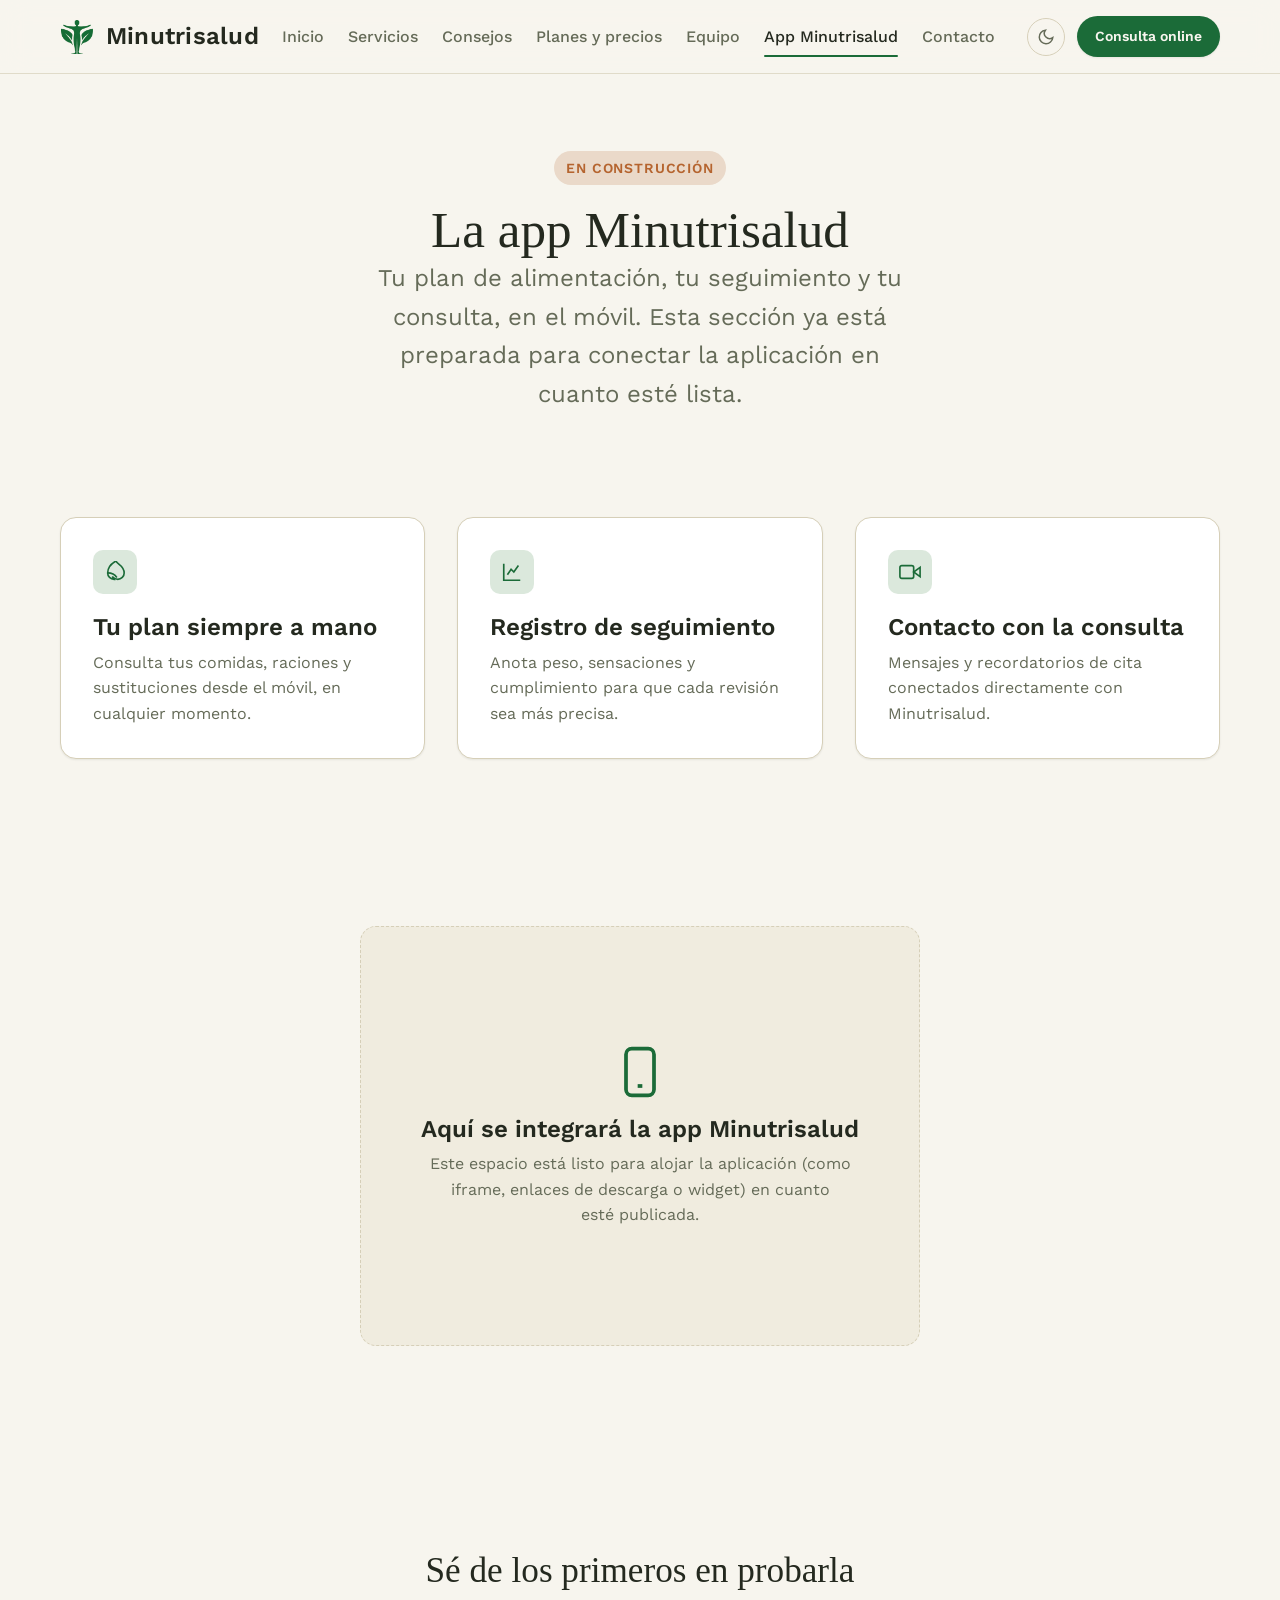
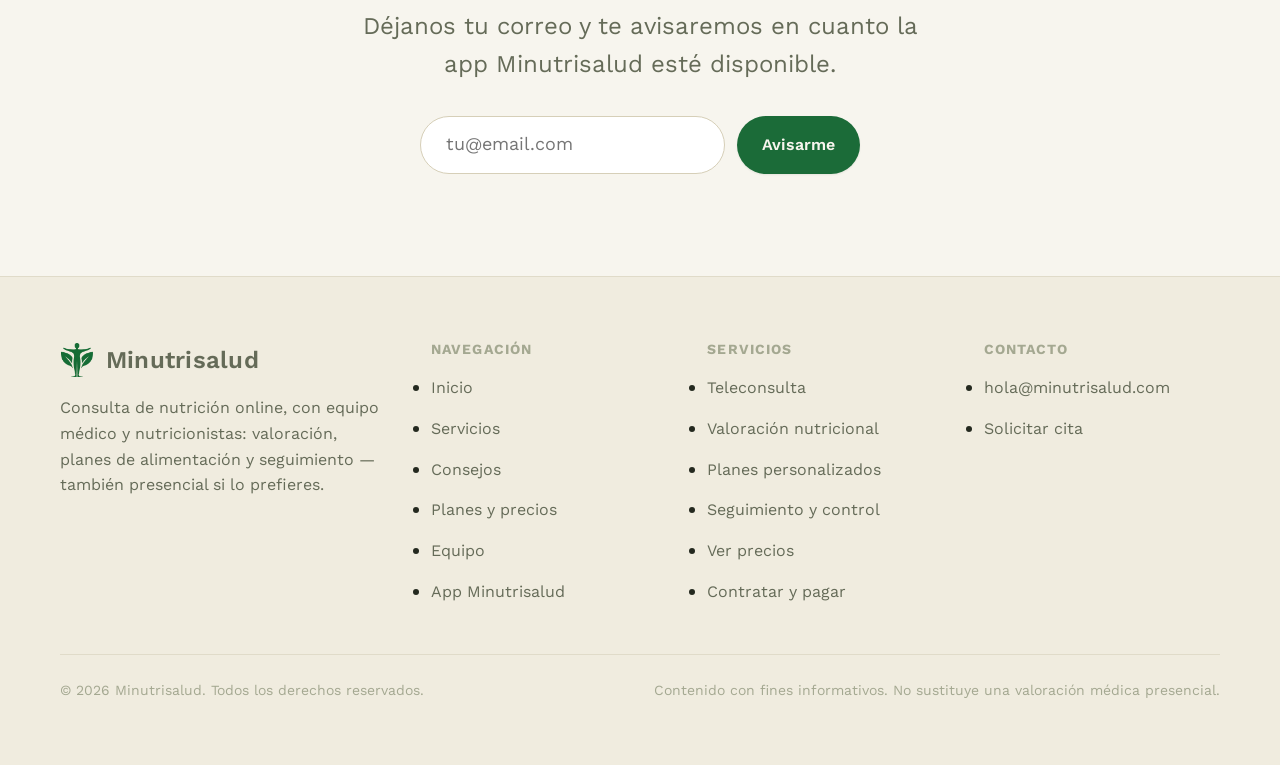
==== app.html @ 7d1eb0e3 "Añadir sección de Consejos (nutrición, hidratación, ejercicio, sueño, bienestar emocional y hábitos)" ====
<!doctype html>
<html lang="es">
<head>
  <meta charset="UTF-8" />
  <meta name="viewport" content="width=device-width, initial-scale=1.0" />
  <title>App Minutrisalud — Próximamente</title>
  <meta name="description" content="La app Minutrisalud está en camino: sigue tu plan de alimentación y tu seguimiento desde el móvil. Página lista para integrar la aplicación." />
  <meta property="og:title" content="App Minutrisalud — Próximamente" />
  <meta property="og:description" content="La app Minutrisalud está en camino: sigue tu plan de alimentación y tu seguimiento desde el móvil. Página lista para integrar la aplicación." />
  <meta property="og:image" content="./assets/hero.png" />
  <link rel="preconnect" href="https://fonts.googleapis.com" />
  <link rel="preconnect" href="https://fonts.gstatic.com" crossorigin />
  <link href="https://api.fontshare.com/v2/css?f[]=erode@400,500,600&display=swap" rel="stylesheet" />
  <link href="https://fonts.googleapis.com/css2?family=Work+Sans:wght@300..700&display=swap" rel="stylesheet" />
  <link rel="stylesheet" href="./base.css" />
  <link rel="stylesheet" href="./style.css" />
</head>
<body>
  <header class="header">
    <div class="wrap header-inner">
      <a href="index.html" class="brand">
        <img class="brand-mark" src="./assets/logo-icon.png" alt="" width="34" height="34">
        <span class="brand-name">Minutrisalud</span>
      </a>
      <nav class="nav">
        <div class="nav-links">
        <a href="index.html">Inicio</a>
        <a href="servicios.html">Servicios</a>
        <a href="consejos.html">Consejos</a>
        <a href="precios.html">Planes y precios</a>
        <a href="equipo.html">Equipo</a>
        <a href="app.html" aria-current="page">App Minutrisalud</a>
        <a href="contacto.html">Contacto</a>
        </div>
        <div class="nav-actions">
          <button class="theme-toggle" data-theme-toggle type="button"></button>
          <a href="contacto.html" class="btn btn--primary btn--sm">Consulta online</a>
        </div>
        <button class="nav-toggle" aria-label="Abrir menú" type="button">
          <svg width="22" height="22" viewBox="0 0 24 24" fill="none" stroke="currentColor" stroke-width="2"><path d="M3 6h18M3 12h18M3 18h18"/></svg>
        </button>
      </nav>
    </div>
  </header>

  <div class="mobile-nav">
    <div class="mobile-nav-header">
      <a href="index.html" class="brand">
        <img class="brand-mark" src="./assets/logo-icon.png" alt="" width="34" height="34">
        <span class="brand-name">Minutrisalud</span>
      </a>
      <button class="mobile-nav-close" aria-label="Cerrar menú" type="button">
        <svg width="24" height="24" viewBox="0 0 24 24" fill="none" stroke="currentColor" stroke-width="2"><path d="M18 6 6 18M6 6l12 12"/></svg>
      </button>
    </div>
    <div class="mobile-nav-links">
      <a href="index.html">Inicio</a>
      <a href="servicios.html">Servicios</a>
      <a href="consejos.html">Consejos</a>
      <a href="precios.html">Planes y precios</a>
      <a href="equipo.html">Equipo</a>
      <a href="app.html">App Minutrisalud</a>
      <a href="contacto.html">Contacto</a>
    </div>
    <div class="mobile-nav-actions">
      <button class="theme-toggle" data-theme-toggle type="button" style="align-self:flex-start;"></button>
      <a href="contacto.html" class="btn btn--primary">Reservar consulta online</a>
    </div>
  </div>


  <section class="page-hero">
    <div class="wrap wrap--narrow">
      <span class="badge" style="margin-inline:auto;">En construcción</span>
      <h1>La app Minutrisalud</h1>
      <p class="lede" style="margin-inline:auto;text-align:center;">Tu plan de alimentación, tu seguimiento y tu consulta, en el móvil. Esta sección ya está preparada para conectar la aplicación en cuanto esté lista.</p>
    </div>
  </section>

  <section class="section--tight">
    <div class="wrap">
      <div class="grid grid--3">
        <div class="card reveal">
          <div class="card-icon"><svg width="22" height="22" viewBox="0 0 24 24" fill="none" stroke="currentColor" stroke-width="1.8"><path d="M11 20A7 7 0 0 1 4 13c0-4 2-9 9-13 2 4 9 5 9 13a7 7 0 0 1-7 7c-2.5 0-4-1-6-3z"/><path d="M4 13c4 0 8 2 10 5"/></svg></div>
          <h3>Tu plan siempre a mano</h3>
          <p>Consulta tus comidas, raciones y sustituciones desde el móvil, en cualquier momento.</p>
        </div>
        <div class="card reveal">
          <div class="card-icon"><svg width="22" height="22" viewBox="0 0 24 24" fill="none" stroke="currentColor" stroke-width="1.8"><path d="M3 3v18h18"/><path d="M7 15l4-6 3 3 5-7"/></svg></div>
          <h3>Registro de seguimiento</h3>
          <p>Anota peso, sensaciones y cumplimiento para que cada revisión sea más precisa.</p>
        </div>
        <div class="card reveal">
          <div class="card-icon"><svg width="22" height="22" viewBox="0 0 24 24" fill="none" stroke="currentColor" stroke-width="1.8"><path d="M23 7l-7 5 7 5V7z"/><rect x="1" y="5" width="15" height="14" rx="2"/></svg></div>
          <h3>Contacto con la consulta</h3>
          <p>Mensajes y recordatorios de cita conectados directamente con Minutrisalud.</p>
        </div>
      </div>
    </div>
  </section>

  <section class="section">
    <div class="wrap wrap--narrow">
      <!--
        PUNTO DE INTEGRACIÓN — App Minutrisalud
        ==========================================================
        Este contenedor está preparado para alojar la futura app de nutrición.
        Opciones al conectarla:

        1) Insertar la app como iframe (si es una web app):
           <iframe id="app-embed" src="https://app.minutrisalud.com"
             style="width:100%;height:640px;border:0;border-radius:var(--radius-lg);"
             title="App Minutrisalud"></iframe>

        2) Sustituir por botones de descarga (si es app nativa iOS/Android):
           <a href="https://apps.apple.com/..." target="_blank" rel="noopener noreferrer" class="btn btn--primary">Descargar en App Store</a>
           <a href="https://play.google.com/..." target="_blank" rel="noopener noreferrer" class="btn btn--primary">Descargar en Google Play</a>

        3) Insertar un widget/script embebido del proveedor de la app, si aplica.

        El div#app-embed-container es el único elemento que hay que sustituir; el resto de la
        página (cabecera, texto, tarjetas de beneficios y pie) no requiere cambios.
      -->
      <div id="app-embed-container" class="reveal">
        <div>
          <div class="placeholder-icon"><svg width="56" height="56" viewBox="0 0 24 24" fill="none" stroke="currentColor" stroke-width="1.6"><rect x="6" y="2" width="12" height="20" rx="2.5"/><path d="M11 18h2"/></svg></div>
          <h3 style="margin-bottom:var(--space-2);">Aquí se integrará la app Minutrisalud</h3>
          <p style="font-size:var(--text-sm);max-width:46ch;margin-inline:auto;">Este espacio está listo para alojar la aplicación (como iframe, enlaces de descarga o widget) en cuanto esté publicada.</p>
        </div>
      </div>
    </div>
  </section>

  <section class="section">
    <div class="wrap wrap--narrow" style="text-align:center;">
      <h2>Sé de los primeros en probarla</h2>
      <p class="lede" style="margin-inline:auto;margin-bottom:var(--space-8);">Déjanos tu correo y te avisaremos en cuanto la app Minutrisalud esté disponible.</p>
      <form id="notify-form" style="display:flex;gap:var(--space-3);max-width:440px;margin-inline:auto;flex-wrap:wrap;justify-content:center;">
        <input type="email" required placeholder="tu@email.com" aria-label="Correo electrónico" style="flex:1;min-width:220px;background:var(--color-surface);border:1px solid var(--color-border);border-radius:var(--radius-full);padding:0.75em 1.4em;font-size:var(--text-base);color:var(--color-text);">
        <button type="submit" class="btn btn--primary">Avisarme</button>
      </form>
      <p id="notify-note" hidden style="margin-top:var(--space-4);font-size:var(--text-sm);color:var(--color-primary);">Gracias — te avisaremos en cuanto esté disponible.</p>
    </div>
  </section>
  <footer class="footer">
    <div class="wrap">
      <div class="footer-grid">
        <div class="footer-brand">
          <a href="index.html" class="brand">
            <img class="brand-mark" src="./assets/logo-icon.png" alt="" width="34" height="34">
            <span class="brand-name">Minutrisalud</span>
          </a>
          <p>Consulta de nutrición online, con equipo médico y nutricionistas: valoración, planes de alimentación y seguimiento — también presencial si lo prefieres.</p>
        </div>
        <div>
          <h4>Navegación</h4>
          <ul>
            <li><a href="index.html">Inicio</a></li>
            <li><a href="servicios.html">Servicios</a></li>
            <li><a href="consejos.html">Consejos</a></li>
            <li><a href="precios.html">Planes y precios</a></li>
            <li><a href="equipo.html">Equipo</a></li>
            <li><a href="app.html">App Minutrisalud</a></li>
          </ul>
        </div>
        <div>
          <h4>Servicios</h4>
          <ul>
            <li><a href="servicios.html#teleconsulta">Teleconsulta</a></li>
            <li><a href="servicios.html#valoracion">Valoración nutricional</a></li>
            <li><a href="servicios.html#planes">Planes personalizados</a></li>
            <li><a href="servicios.html#seguimiento">Seguimiento y control</a></li>
            <li><a href="precios.html">Ver precios</a></li>
            <li><a href="pago.html">Contratar y pagar</a></li>
          </ul>
        </div>
        <div>
          <h4>Contacto</h4>
          <ul>
            <li><a href="mailto:hola@minutrisalud.com" target="_blank" rel="noopener noreferrer">hola@minutrisalud.com</a></li>
            <li><a href="contacto.html">Solicitar cita</a></li>
          </ul>
        </div>
      </div>
      <div class="footer-bottom">
        <p>&copy; 2026 Minutrisalud. Todos los derechos reservados.</p>
        <p>Contenido con fines informativos. No sustituye una valoración médica presencial.</p>
      </div>
    </div>
  </footer>

  <script src="./app.js"></script>
</body>
</html>
---- base.css ----
/* base.css */
*,
*::before,
*::after {
  box-sizing: border-box;
  margin: 0;
  padding: 0;
}

html {
  -moz-text-size-adjust: none;
  -webkit-text-size-adjust: none;
  text-size-adjust: none;
  -webkit-font-smoothing: antialiased;
  -moz-osx-font-smoothing: grayscale;
  text-rendering: optimizeLegibility;
  scroll-behavior: smooth;
  hanging-punctuation: first last;
  scroll-padding-top: var(--space-16);
}

body {
  min-height: 100dvh;
  line-height: 1.6;
  font-family: var(--font-body, sans-serif);
  font-size: var(--text-base);
  color: var(--color-text);
  background-color: var(--color-bg);
}

img,
picture,
video,
canvas,
svg {
  display: block;
  max-width: 100%;
  height: auto;
}
ul[role='list'],
ol[role='list'] {
  list-style: none;
}
input,
button,
textarea,
select {
  font: inherit;
  color: inherit;
}

h1,
h2,
h3,
h4,
h5,
h6 {
  text-wrap: balance;
  line-height: 1.15;
}
p,
li,
figcaption {
  text-wrap: pretty;
  max-width: 72ch;
}

::selection {
  background: oklch(from var(--color-primary) l c h / 0.25);
  color: var(--color-text);
}

:focus-visible {
  outline: 2px solid var(--color-primary);
  outline-offset: 3px;
  border-radius: var(--radius-sm);
}

@media (prefers-reduced-motion: reduce) {
  *,
  *::before,
  *::after {
    animation-duration: 0.01ms !important;
    animation-iteration-count: 1 !important;
    transition-duration: 0.01ms !important;
    scroll-behavior: auto !important;
  }
}

button {
  cursor: pointer;
  background: none;
  border: none;
}
table {
  border-collapse: collapse;
  width: 100%;
}

a,
button,
[role='button'],
[role='link'],
input,
textarea,
select {
  transition:
    color var(--transition-interactive),
    background var(--transition-interactive),
    border-color var(--transition-interactive),
    box-shadow var(--transition-interactive);
}

.sr-only {
  position: absolute;
  width: 1px;
  height: 1px;
  padding: 0;
  margin: -1px;
  overflow: hidden;
  clip: rect(0, 0, 0, 0);
  white-space: nowrap;
  border-width: 0;
}
---- style.css ----
/* ============================================
   MINUTRISALUD — Design Tokens
   Organic wellness palette derived from brand logo
   ============================================ */

:root {
  /* Type scale */
  --text-xs: clamp(0.75rem, 0.7rem + 0.25vw, 0.875rem);
  --text-sm: clamp(0.875rem, 0.8rem + 0.35vw, 1rem);
  --text-base: clamp(1rem, 0.95rem + 0.25vw, 1.125rem);
  --text-lg: clamp(1.125rem, 1rem + 0.75vw, 1.5rem);
  --text-xl: clamp(1.5rem, 1.2rem + 1.25vw, 2.25rem);
  --text-2xl: clamp(2rem, 1.2rem + 2.5vw, 3.5rem);
  --text-3xl: clamp(2.5rem, 1rem + 4vw, 5rem);
  --text-hero: clamp(2.75rem, 0.8rem + 6vw, 6.5rem);

  /* Spacing (4px base) */
  --space-1: 0.25rem;
  --space-2: 0.5rem;
  --space-3: 0.75rem;
  --space-4: 1rem;
  --space-5: 1.25rem;
  --space-6: 1.5rem;
  --space-8: 2rem;
  --space-10: 2.5rem;
  --space-12: 3rem;
  --space-16: 4rem;
  --space-20: 5rem;
  --space-24: 6rem;
  --space-32: 8rem;

  /* Radius */
  --radius-sm: 0.375rem;
  --radius-md: 0.625rem;
  --radius-lg: 1rem;
  --radius-xl: 1.5rem;
  --radius-full: 9999px;

  /* Transitions */
  --transition-interactive: 180ms cubic-bezier(0.16, 1, 0.3, 1);

  /* Content widths */
  --content-narrow: 640px;
  --content-default: 980px;
  --content-wide: 1240px;

  /* Fonts */
  --font-display: 'Erode', 'Iowan Old Style', Georgia, serif;
  --font-body: 'Work Sans', 'Helvetica Neue', sans-serif;
}

:root,
[data-theme='light'] {
  /* Surfaces — warm cream (from logo background) */
  --color-bg: #f7f5ee;
  --color-surface: #ffffff;
  --color-surface-2: #fbfaf5;
  --color-surface-offset: #f0ecdf;
  --color-surface-offset-2: #e7e2d0;
  --color-divider: #e0dbc9;
  --color-border: #d6cfb8;

  /* Text */
  --color-text: #24291f;
  --color-text-muted: #656b58;
  --color-text-faint: #a4a891;
  --color-text-inverse: #f7f5ee;

  /* Primary accent — leaf green (from logo mark) */
  --color-primary: #1b6b38;
  --color-primary-hover: #144f29;
  --color-primary-active: #0f3a1e;
  --color-primary-highlight: #dbe8dc;

  /* Warm terracotta — secondary accent, used sparingly */
  --color-warm: #b5642f;
  --color-warm-highlight: #ead9c9;

  --shadow-sm: 0 1px 2px oklch(0.25 0.02 130 / 0.08);
  --shadow-md: 0 6px 20px oklch(0.25 0.02 130 / 0.10);
  --shadow-lg: 0 20px 48px oklch(0.25 0.02 130 / 0.16);
}

[data-theme='dark'] {
  --color-bg: #12160f;
  --color-surface: #181d14;
  --color-surface-2: #1c2117;
  --color-surface-offset: #212619;
  --color-surface-offset-2: #2a301f;
  --color-divider: #2c3222;
  --color-border: #3a412c;

  --color-text: #e7e6da;
  --color-text-muted: #a3a793;
  --color-text-faint: #656b58;
  --color-text-inverse: #181d14;

  --color-primary: #5cb877;
  --color-primary-hover: #7fcb95;
  --color-primary-active: #3f9860;
  --color-primary-highlight: #26362a;

  --color-warm: #d99a63;
  --color-warm-highlight: #3a2e22;

  --shadow-sm: 0 1px 2px oklch(0 0 0 / 0.3);
  --shadow-md: 0 6px 20px oklch(0 0 0 / 0.35);
  --shadow-lg: 0 20px 48px oklch(0 0 0 / 0.5);
}

/* ============================================
   Layout primitives
   ============================================ */

.wrap {
  width: 100%;
  max-width: var(--content-wide);
  margin-inline: auto;
  padding-inline: clamp(var(--space-5), 5vw, var(--space-10));
}

.wrap--narrow {
  max-width: var(--content-narrow);
}

.section {
  padding-block: clamp(var(--space-16), 8vw, var(--space-32));
}

.section--tight {
  padding-block: clamp(var(--space-10), 5vw, var(--space-16));
}

.eyebrow {
  display: inline-flex;
  align-items: center;
  gap: var(--space-2);
  font-family: var(--font-body);
  font-size: var(--text-xs);
  font-weight: 600;
  letter-spacing: 0.14em;
  text-transform: uppercase;
  color: var(--color-primary);
}

.eyebrow::before {
  content: '';
  width: 1.4em;
  height: 1px;
  background: var(--color-primary);
}

h1,
h2,
h3 {
  font-family: var(--font-display);
  font-weight: 500;
  color: var(--color-text);
}

h2 {
  font-size: var(--text-xl);
  margin-bottom: var(--space-4);
}

h3 {
  font-size: var(--text-lg);
  font-family: var(--font-body);
  font-weight: 600;
}

p {
  color: var(--color-text-muted);
}

.lede {
  font-size: var(--text-lg);
  color: var(--color-text-muted);
  max-width: 60ch;
}

/* ============================================
   Header / Nav
   ============================================ */

.header {
  position: sticky;
  top: 0;
  z-index: 50;
  background: color-mix(in oklab, var(--color-bg) 88%, transparent);
  backdrop-filter: blur(14px);
  border-bottom: 1px solid var(--color-divider);
  transition:
    transform 0.3s cubic-bezier(0.16, 1, 0.3, 1),
    box-shadow 0.3s cubic-bezier(0.16, 1, 0.3, 1);
}

.header--hidden {
  transform: translateY(-100%);
}

.header-inner {
  display: flex;
  align-items: center;
  justify-content: space-between;
  padding-block: var(--space-4);
}

.brand {
  display: flex;
  align-items: center;
  gap: var(--space-3);
  text-decoration: none;
  color: var(--color-text);
}

.brand-mark {
  width: 34px;
  height: 34px;
  object-fit: contain;
  flex-shrink: 0;
}

.brand-name {
  font-family: var(--font-body);
  font-size: var(--text-lg);
  font-weight: 600;
  letter-spacing: 0.01em;
  white-space: nowrap;
}

.nav {
  display: flex;
  align-items: center;
  gap: var(--space-8);
}

.nav-links {
  display: flex;
  gap: var(--space-6);
}

.nav-links a {
  font-family: var(--font-body);
  font-size: var(--text-sm);
  font-weight: 500;
  color: var(--color-text-muted);
  text-decoration: none;
  position: relative;
  padding-block: var(--space-1);
}

.nav-links a:hover,
.nav-links a[aria-current='page'] {
  color: var(--color-text);
}

.nav-links a[aria-current='page']::after {
  content: '';
  position: absolute;
  left: 0;
  bottom: -4px;
  width: 100%;
  height: 2px;
  background: var(--color-primary);
  border-radius: var(--radius-full);
}

.nav-actions {
  display: flex;
  align-items: center;
  gap: var(--space-3);
}

.theme-toggle {
  display: inline-flex;
  align-items: center;
  justify-content: center;
  width: 38px;
  height: 38px;
  border-radius: var(--radius-full);
  color: var(--color-text-muted);
  border: 1px solid var(--color-border);
}

.theme-toggle:hover {
  color: var(--color-text);
  border-color: var(--color-primary);
}

.nav-toggle {
  display: none;
  width: 38px;
  height: 38px;
  align-items: center;
  justify-content: center;
  border-radius: var(--radius-md);
  color: var(--color-text);
}

/* ============================================
   Buttons
   ============================================ */

.btn {
  display: inline-flex;
  align-items: center;
  justify-content: center;
  gap: var(--space-2);
  font-family: var(--font-body);
  font-size: var(--text-sm);
  font-weight: 600;
  padding: 0.75em 1.5em;
  border-radius: var(--radius-full);
  text-decoration: none;
  border: 1px solid transparent;
  white-space: nowrap;
}

.btn--primary {
  background: var(--color-primary);
  color: var(--color-text-inverse);
  box-shadow: var(--shadow-sm);
}

.btn--primary:hover {
  background: var(--color-primary-hover);
  box-shadow: var(--shadow-md);
  transform: translateY(-1px);
}

.btn--ghost {
  background: transparent;
  border-color: var(--color-border);
  color: var(--color-text);
}

.btn--ghost:hover {
  border-color: var(--color-primary);
  color: var(--color-primary);
}

.btn--sm {
  font-size: var(--text-xs);
  padding: 0.6em 1.2em;
}

/* ============================================
   Hero
   ============================================ */

.hero {
  padding-block: clamp(var(--space-16), 10vw, var(--space-32)) clamp(var(--space-12), 6vw, var(--space-20));
}

.hero-grid {
  display: grid;
  grid-template-columns: 1.1fr 1fr;
  gap: clamp(var(--space-10), 6vw, var(--space-20));
  align-items: center;
}

.hero h1 {
  font-size: var(--text-hero);
  letter-spacing: -0.01em;
}

.hero-actions {
  display: flex;
  gap: var(--space-4);
  margin-top: var(--space-8);
  flex-wrap: wrap;
}

.hero-media {
  position: relative;
  border-radius: var(--radius-xl);
  overflow: hidden;
  box-shadow: var(--shadow-lg);
  aspect-ratio: 4 / 3;
}

.hero-media img {
  width: 100%;
  height: 100%;
  object-fit: cover;
}

.hero-stats {
  display: flex;
  gap: var(--space-8);
  margin-top: var(--space-10);
  padding-top: var(--space-8);
  border-top: 1px solid var(--color-divider);
}

.stat-num {
  font-family: var(--font-display);
  font-size: var(--text-xl);
  color: var(--color-primary);
  display: block;
}

.stat-label {
  font-size: var(--text-xs);
  color: var(--color-text-muted);
}

/* ============================================
   Cards / Grids
   ============================================ */

.grid {
  display: grid;
  gap: var(--space-8);
}

.grid--3 {
  grid-template-columns: repeat(3, 1fr);
}

.grid--2 {
  grid-template-columns: repeat(2, 1fr);
}

.card {
  background: var(--color-surface);
  border: 1px solid var(--color-border);
  border-radius: var(--radius-lg);
  padding: var(--space-8);
  box-shadow: var(--shadow-sm);
}

.card-icon {
  width: 44px;
  height: 44px;
  border-radius: var(--radius-md);
  background: var(--color-primary-highlight);
  color: var(--color-primary);
  display: flex;
  align-items: center;
  justify-content: center;
  margin-bottom: var(--space-5);
}

.card h3 {
  margin-bottom: var(--space-2);
}

.card p {
  font-size: var(--text-sm);
}

/* ============================================
   Team
   ============================================ */

.team-card {
  text-align: center;
}

.team-avatar {
  width: 72px;
  height: 72px;
  border-radius: 50%;
  background: var(--color-primary-highlight);
  color: var(--color-primary);
  display: flex;
  align-items: center;
  justify-content: center;
  margin: 0 auto var(--space-5);
  font-family: var(--font-display);
  font-weight: 600;
  font-size: var(--text-lg);
  letter-spacing: 0.02em;
}

.team-role {
  display: inline-block;
  font-size: var(--text-xs);
  font-weight: 600;
  letter-spacing: 0.04em;
  text-transform: uppercase;
  color: var(--color-primary);
  margin-bottom: var(--space-2);
}

.team-card p {
  font-size: var(--text-sm);
}

/* ============================================
   Pricing
   ============================================ */

.pricing-card {
  display: flex;
  flex-direction: column;
  height: 100%;
}

.pricing-card--featured {
  border-color: var(--color-primary);
  box-shadow: 0 0 0 2px var(--color-primary-highlight), var(--shadow-md);
}

.pricing-badge {
  align-self: flex-start;
}

.pricing-name {
  font-size: var(--text-lg);
  margin-bottom: var(--space-2);
}

.pricing-tagline {
  font-size: var(--text-sm);
  color: var(--color-text-muted);
  margin-bottom: var(--space-6);
}

.pricing-amount {
  display: flex;
  align-items: baseline;
  gap: var(--space-2);
  flex-wrap: wrap;
  margin-bottom: var(--space-1);
}

.pricing-amount strong {
  font-family: var(--font-display);
  font-size: var(--text-xl);
  font-weight: 600;
  color: var(--color-text);
}

.pricing-amount span {
  font-size: var(--text-sm);
  color: var(--color-text-muted);
}

.pricing-secondary {
  font-size: var(--text-sm);
  color: var(--color-text-muted);
  margin-bottom: var(--space-6);
}

.pricing-list {
  display: flex;
  flex-direction: column;
  gap: var(--space-3);
  margin-bottom: var(--space-6);
  flex-grow: 1;
}

.pricing-list li {
  display: flex;
  gap: var(--space-3);
  align-items: flex-start;
  font-size: var(--text-sm);
  color: var(--color-text-muted);
}

.pricing-list svg {
  color: var(--color-primary);
  flex-shrink: 0;
  margin-top: 0.2em;
}

.pricing-cta {
  margin-top: auto;
  width: 100%;
  text-align: center;
}

.pricing-note {
  font-size: var(--text-xs);
  color: var(--color-text-muted);
  text-align: center;
  max-width: 640px;
  margin: var(--space-6) auto 0;
}

.pricing-flow {
  display: flex;
  align-items: center;
  justify-content: center;
  gap: var(--space-3);
  flex-wrap: wrap;
  margin-top: var(--space-8);
  font-size: var(--text-sm);
  color: var(--color-text-muted);
}

.pricing-flow-step {
  display: flex;
  align-items: center;
  gap: var(--space-2);
  background: var(--color-surface);
  border: 1px solid var(--color-border);
  border-radius: var(--radius-full);
  padding: var(--space-2) var(--space-5);
}

.pricing-flow-arrow {
  color: var(--color-primary);
}

@media (max-width: 640px) {
  .pricing-flow {
    flex-direction: column;
  }
}

/* ============================================
   Checkout / Payment platform
   ============================================ */

.demo-banner {
  background: var(--color-warm-highlight);
  color: var(--color-warm);
  border: 1px solid color-mix(in oklch, var(--color-warm) 35%, transparent);
  border-radius: var(--radius-md);
  padding: var(--space-4) var(--space-5);
  font-size: var(--text-sm);
  display: flex;
  gap: var(--space-3);
  align-items: flex-start;
  margin-bottom: var(--space-8);
}

.demo-banner svg {
  flex-shrink: 0;
  margin-top: 0.15em;
}

.checkout-grid {
  display: grid;
  grid-template-columns: 1.4fr 1fr;
  gap: var(--space-10);
  align-items: start;
}

.plan-options {
  display: flex;
  flex-direction: column;
  gap: var(--space-4);
  margin-bottom: var(--space-8);
}

.plan-option {
  display: flex;
  align-items: flex-start;
  gap: var(--space-4);
  border: 1px solid var(--color-border);
  border-radius: var(--radius-lg);
  padding: var(--space-5);
  cursor: pointer;
  background: var(--color-surface);
  transition: border-color 0.15s ease, box-shadow 0.15s ease;
}

.plan-option:has(input:checked) {
  border-color: var(--color-primary);
  box-shadow: 0 0 0 2px var(--color-primary-highlight);
}

.plan-option input[type="radio"] {
  margin-top: 0.3em;
  accent-color: var(--color-primary);
  width: 18px;
  height: 18px;
  flex-shrink: 0;
}

.plan-option-body {
  flex-grow: 1;
}

.plan-option-body strong {
  display: block;
  margin-bottom: var(--space-1);
}

.plan-option-body span {
  font-size: var(--text-sm);
  color: var(--color-text-muted);
}

.plan-option-price {
  font-family: var(--font-display);
  font-weight: 600;
  white-space: nowrap;
}

.form-divider {
  border: none;
  border-top: 1px solid var(--color-border);
  margin: var(--space-8) 0;
}

.order-summary {
  background: var(--color-surface);
  border: 1px solid var(--color-border);
  border-radius: var(--radius-lg);
  padding: var(--space-8);
  box-shadow: var(--shadow-sm);
  position: sticky;
  top: 96px;
}

.order-summary h3 {
  margin-bottom: var(--space-5);
}

.order-summary-row {
  display: flex;
  justify-content: space-between;
  font-size: var(--text-sm);
  color: var(--color-text-muted);
  padding-block: var(--space-2);
}

.order-summary-row.total {
  border-top: 1px solid var(--color-border);
  margin-top: var(--space-3);
  padding-top: var(--space-4);
  font-weight: 600;
  color: var(--color-text);
  font-size: var(--text-lg);
}

.order-summary-note {
  display: flex;
  gap: var(--space-2);
  align-items: flex-start;
  font-size: var(--text-xs);
  color: var(--color-text-muted);
  margin-top: var(--space-6);
}

.order-summary-note svg {
  flex-shrink: 0;
  color: var(--color-primary);
  margin-top: 0.15em;
}

.checkout-success {
  text-align: center;
  padding: var(--space-12) var(--space-6);
}

.checkout-success .card-icon {
  width: 64px;
  height: 64px;
  margin: 0 auto var(--space-6);
}

@media (max-width: 860px) {
  .checkout-grid {
    grid-template-columns: 1fr;
  }
  .order-summary {
    position: static;
  }
}

/* ============================================
   Section variants
   ============================================ */

.section--offset {
  background: var(--color-surface-offset);
}

.split {
  display: grid;
  grid-template-columns: 1fr 1fr;
  gap: clamp(var(--space-10), 6vw, var(--space-20));
  align-items: center;
}

.split-media {
  border-radius: var(--radius-xl);
  overflow: hidden;
  box-shadow: var(--shadow-md);
}

.split-media img {
  width: 100%;
  object-fit: cover;
}

.split.reverse .split-media {
  order: 2;
}

.header-block {
  max-width: 640px;
  margin-bottom: var(--space-12);
}

.header-block.center {
  margin-inline: auto;
  text-align: center;
}

/* ============================================
   Steps / process
   ============================================ */

.steps {
  display: grid;
  grid-template-columns: repeat(4, 1fr);
  gap: var(--space-6);
}

.step {
  position: relative;
  padding-top: var(--space-8);
}

.step-num {
  font-family: var(--font-display);
  font-size: var(--text-xl);
  color: var(--color-primary);
  display: block;
  margin-bottom: var(--space-3);
}

/* ============================================
   Testimonial / quote
   ============================================ */

.quote-block {
  border-left: 3px solid var(--color-primary);
  padding-left: var(--space-6);
  margin-block: var(--space-6);
}

.quote-block p {
  font-family: var(--font-display);
  font-size: var(--text-lg);
  color: var(--color-text);
  font-style: italic;
}

.quote-cite {
  display: block;
  margin-top: var(--space-3);
  font-size: var(--text-xs);
  color: var(--color-text-faint);
  font-family: var(--font-body);
  font-style: normal;
}

/* ============================================
   CTA band
   ============================================ */

.cta-band {
  background: var(--color-primary);
  border-radius: var(--radius-xl);
  padding: clamp(var(--space-10), 6vw, var(--space-16));
  text-align: center;
  color: var(--color-text-inverse);
}

.cta-band h2,
.cta-band p {
  color: var(--color-text-inverse);
}

.cta-band .btn--ghost {
  border-color: color-mix(in oklab, var(--color-text-inverse) 40%, transparent);
  color: var(--color-text-inverse);
}

.cta-band .btn--ghost:hover {
  border-color: var(--color-text-inverse);
  background: color-mix(in oklab, var(--color-text-inverse) 12%, transparent);
}

/* ============================================
   App teaser (integration point)
   ============================================ */

.app-teaser {
  border-radius: var(--radius-xl);
  overflow: hidden;
  border: 1px solid var(--color-border);
  background: var(--color-surface);
  display: grid;
  grid-template-columns: 1fr 1fr;
}

.app-teaser-copy {
  padding: clamp(var(--space-8), 5vw, var(--space-12));
  display: flex;
  flex-direction: column;
  justify-content: center;
}

.badge {
  display: inline-flex;
  align-items: center;
  gap: var(--space-2);
  font-size: var(--text-xs);
  font-weight: 600;
  letter-spacing: 0.06em;
  text-transform: uppercase;
  color: var(--color-warm);
  background: var(--color-warm-highlight);
  padding: 0.4em 0.9em;
  border-radius: var(--radius-full);
  margin-bottom: var(--space-4);
  width: fit-content;
}

.app-teaser-media {
  position: relative;
}

.app-teaser-media img {
  width: 100%;
  height: 100%;
  object-fit: cover;
}

/* Integration container for the future Minutrisalud app.
   The nutrition app can be embedded here later, e.g.:
   <iframe id="app-embed" src="https://app.minutrisalud.com" ...></iframe>
   or replaced with a "Descargar app" button linking to app stores. */
#app-embed-container {
  min-height: 420px;
  border-radius: var(--radius-lg);
  border: 1px dashed var(--color-border);
  background: var(--color-surface-offset);
  display: flex;
  align-items: center;
  justify-content: center;
  text-align: center;
  padding: var(--space-8);
}

#app-embed-container .placeholder-icon {
  width: 56px;
  height: 56px;
  margin: 0 auto var(--space-4);
  color: var(--color-primary);
}

/* ============================================
   Footer
   ============================================ */

.footer {
  border-top: 1px solid var(--color-divider);
  background: var(--color-surface-offset);
  padding-block: clamp(var(--space-12), 6vw, var(--space-16));
}

.footer-grid {
  display: grid;
  grid-template-columns: 1.4fr 1fr 1fr 1fr;
  gap: var(--space-10);
}

.footer-brand .brand {
  margin-bottom: var(--space-4);
}

.footer p {
  font-size: var(--text-sm);
}

.footer h4 {
  font-family: var(--font-body);
  font-size: var(--text-xs);
  font-weight: 700;
  letter-spacing: 0.08em;
  text-transform: uppercase;
  color: var(--color-text-faint);
  margin-bottom: var(--space-4);
}

.footer ul {
  display: flex;
  flex-direction: column;
  gap: var(--space-3);
}

.footer a {
  font-size: var(--text-sm);
  color: var(--color-text-muted);
  text-decoration: none;
}

.footer a:hover {
  color: var(--color-primary);
}

.footer-bottom {
  margin-top: var(--space-12);
  padding-top: var(--space-6);
  border-top: 1px solid var(--color-divider);
  display: flex;
  justify-content: space-between;
  align-items: center;
  flex-wrap: wrap;
  gap: var(--space-4);
}

.footer-bottom p {
  font-size: var(--text-xs);
  color: var(--color-text-faint);
}

/* ============================================
   Forms
   ============================================ */

.form-grid {
  display: grid;
  grid-template-columns: 1fr 1fr;
  gap: var(--space-5);
}

.form-field {
  display: flex;
  flex-direction: column;
  gap: var(--space-2);
  margin-bottom: var(--space-5);
}

.form-field.full {
  grid-column: 1 / -1;
}

.form-field label {
  font-size: var(--text-xs);
  font-weight: 600;
  color: var(--color-text-muted);
  text-transform: uppercase;
  letter-spacing: 0.04em;
}

.form-field input,
.form-field select,
.form-field textarea {
  background: var(--color-surface);
  border: 1px solid var(--color-border);
  border-radius: var(--radius-md);
  padding: var(--space-3) var(--space-4);
  font-size: var(--text-base);
  color: var(--color-text);
}

.form-field input:focus,
.form-field select:focus,
.form-field textarea:focus {
  border-color: var(--color-primary);
  outline: none;
  box-shadow: 0 0 0 3px var(--color-primary-highlight);
}

.form-field textarea {
  resize: vertical;
  min-height: 120px;
}

.contact-info-card {
  background: var(--color-surface);
  border: 1px solid var(--color-border);
  border-radius: var(--radius-lg);
  padding: var(--space-8);
  height: 100%;
}

.contact-info-list {
  display: flex;
  flex-direction: column;
  gap: var(--space-6);
}

.contact-info-item strong {
  display: block;
  font-size: var(--text-sm);
  margin-bottom: var(--space-1);
}

.contact-info-item p,
.contact-info-item a {
  font-size: var(--text-sm);
  color: var(--color-text-muted);
}

.contact-info-item a:hover {
  color: var(--color-primary);
}

.contact-info-item {
  display: flex;
  gap: var(--space-4);
}

.contact-info-icon {
  width: 40px;
  height: 40px;
  flex-shrink: 0;
  border-radius: var(--radius-md);
  background: var(--color-primary-highlight);
  color: var(--color-primary);
  display: flex;
  align-items: center;
  justify-content: center;
}

/* ============================================
   Page hero (interior pages)
   ============================================ */

.page-hero {
  padding-block: clamp(var(--space-12), 6vw, var(--space-20)) var(--space-10);
  text-align: center;
}

.page-hero h1 {
  font-size: var(--text-2xl);
}

/* ============================================
   List with checkmarks
   ============================================ */

.check-list {
  display: flex;
  flex-direction: column;
  gap: var(--space-4);
}

.check-list li {
  display: flex;
  gap: var(--space-3);
  align-items: flex-start;
  font-size: var(--text-sm);
  color: var(--color-text-muted);
}

.check-list svg {
  color: var(--color-primary);
  flex-shrink: 0;
  margin-top: 0.2em;
}

/* ============================================
   Responsive
   ============================================ */

@media (max-width: 960px) {
  .footer-grid {
    grid-template-columns: 1fr 1fr;
  }
  .steps {
    grid-template-columns: repeat(2, 1fr);
  }
}

@media (max-width: 860px) {
  .nav-links,
  .nav-actions .btn {
    display: none;
  }
  .nav-toggle {
    display: flex;
  }
  .hero-grid,
  .split,
  .app-teaser,
  .grid--2 {
    grid-template-columns: 1fr;
  }
  .split.reverse .split-media {
    order: 0;
  }
  .grid--3 {
    grid-template-columns: 1fr;
  }
  .form-grid {
    grid-template-columns: 1fr;
  }
  .form-field.full {
    grid-column: 1;
  }
  .footer-grid {
    grid-template-columns: 1fr 1fr;
  }
  .hero-stats {
    flex-wrap: wrap;
    gap: var(--space-6);
  }
}

@media (max-width: 640px) {
  .footer-grid {
    grid-template-columns: 1fr;
    gap: var(--space-8);
  }
  .steps {
    grid-template-columns: 1fr;
  }
}

/* Mobile nav drawer */
.mobile-nav {
  position: fixed;
  inset: 0;
  background: var(--color-bg);
  z-index: 100;
  display: flex;
  flex-direction: column;
  padding: var(--space-6);
  transform: translateX(100%);
  transition: transform 0.35s cubic-bezier(0.16, 1, 0.3, 1);
}

.mobile-nav.open {
  transform: translateX(0);
}

.mobile-nav-header {
  display: flex;
  justify-content: space-between;
  align-items: center;
  margin-bottom: var(--space-10);
}

.mobile-nav-links {
  display: flex;
  flex-direction: column;
  gap: var(--space-6);
}

.mobile-nav-links a {
  font-family: var(--font-display);
  font-size: var(--text-xl);
  text-decoration: none;
  color: var(--color-text);
}

.mobile-nav-actions {
  margin-top: auto;
  display: flex;
  flex-direction: column;
  gap: var(--space-4);
}

@media (prefers-reduced-motion: no-preference) {
  .reveal {
    opacity: 0;
    transform: translateY(16px);
    transition:
      opacity 0.6s cubic-bezier(0.16, 1, 0.3, 1),
      transform 0.6s cubic-bezier(0.16, 1, 0.3, 1);
  }
  .reveal.is-visible {
    opacity: 1;
    transform: none;
  }
}

/* ============================================
   Consejos — tip filters + expandable cards
   ============================================ */
.tip-filters {
  display: flex;
  flex-wrap: wrap;
  gap: var(--space-3);
  justify-content: center;
  margin-bottom: var(--space-10);
}

.filter-pill {
  font-family: inherit;
  font-size: var(--text-sm);
  font-weight: 600;
  color: var(--color-text-muted);
  background: var(--color-surface);
  border: 1px solid var(--color-border);
  border-radius: var(--radius-full);
  padding: 0.55em 1.2em;
  cursor: pointer;
  transition: background 0.2s ease, color 0.2s ease, border-color 0.2s ease;
}

.filter-pill:hover {
  border-color: var(--color-primary);
  color: var(--color-text);
}

.filter-pill.is-active {
  background: var(--color-primary);
  border-color: var(--color-primary);
  color: var(--color-text-inverse);
}

.tip-grid {
  display: grid;
  grid-template-columns: repeat(2, 1fr);
  gap: var(--space-5);
}

@media (max-width: 760px) {
  .tip-grid {
    grid-template-columns: 1fr;
  }
}

.tip-card {
  background: var(--color-surface);
  border: 1px solid var(--color-border);
  border-radius: var(--radius-lg);
  padding: var(--space-5) var(--space-6);
  transition: border-color 0.2s ease, box-shadow 0.2s ease;
}

.tip-card[open] {
  border-color: var(--color-primary);
  box-shadow: var(--shadow-sm);
}

.tip-card.is-filtered-out {
  display: none;
}

.tip-card summary {
  display: flex;
  align-items: flex-start;
  gap: var(--space-4);
  cursor: pointer;
  list-style: none;
}

.tip-card summary::-webkit-details-marker {
  display: none;
}

.tip-card summary::marker {
  content: "";
}

.tip-card-icon {
  flex-shrink: 0;
  display: flex;
  align-items: center;
  justify-content: center;
  width: 44px;
  height: 44px;
  border-radius: var(--radius-full);
  background: var(--color-primary-highlight);
  color: var(--color-primary);
}

.tip-card-icon--warm {
  background: var(--color-warm-highlight);
  color: var(--color-warm);
}

.tip-card-head {
  flex: 1;
  display: flex;
  flex-direction: column;
  gap: var(--space-2);
  padding-top: 0.35rem;
}

.tip-category {
  font-size: var(--text-xs);
  font-weight: 700;
  letter-spacing: 0.06em;
  text-transform: uppercase;
  color: var(--color-warm);
}

.tip-card-head strong {
  font-family: var(--font-display);
  font-size: var(--text-lg);
  font-weight: 500;
  color: var(--color-text);
  line-height: 1.3;
}

.tip-toggle {
  flex-shrink: 0;
  width: 28px;
  height: 28px;
  border-radius: 50%;
  border: 1px solid var(--color-border);
  display: flex;
  align-items: center;
  justify-content: center;
  font-size: 1.1rem;
  line-height: 1;
  color: var(--color-text-muted);
  transition: transform 0.2s ease, color 0.2s ease, border-color 0.2s ease;
  margin-top: 0.35rem;
}

.tip-card[open] .tip-toggle {
  transform: rotate(45deg);
  color: var(--color-primary);
  border-color: var(--color-primary);
}

.tip-card-body {
  margin-top: var(--space-4);
  padding-left: calc(44px + var(--space-4));
  color: var(--color-text-muted);
  font-size: var(--text-sm);
  line-height: 1.65;
}

@media (max-width: 560px) {
  .tip-card-body {
    padding-left: 0;
  }
}
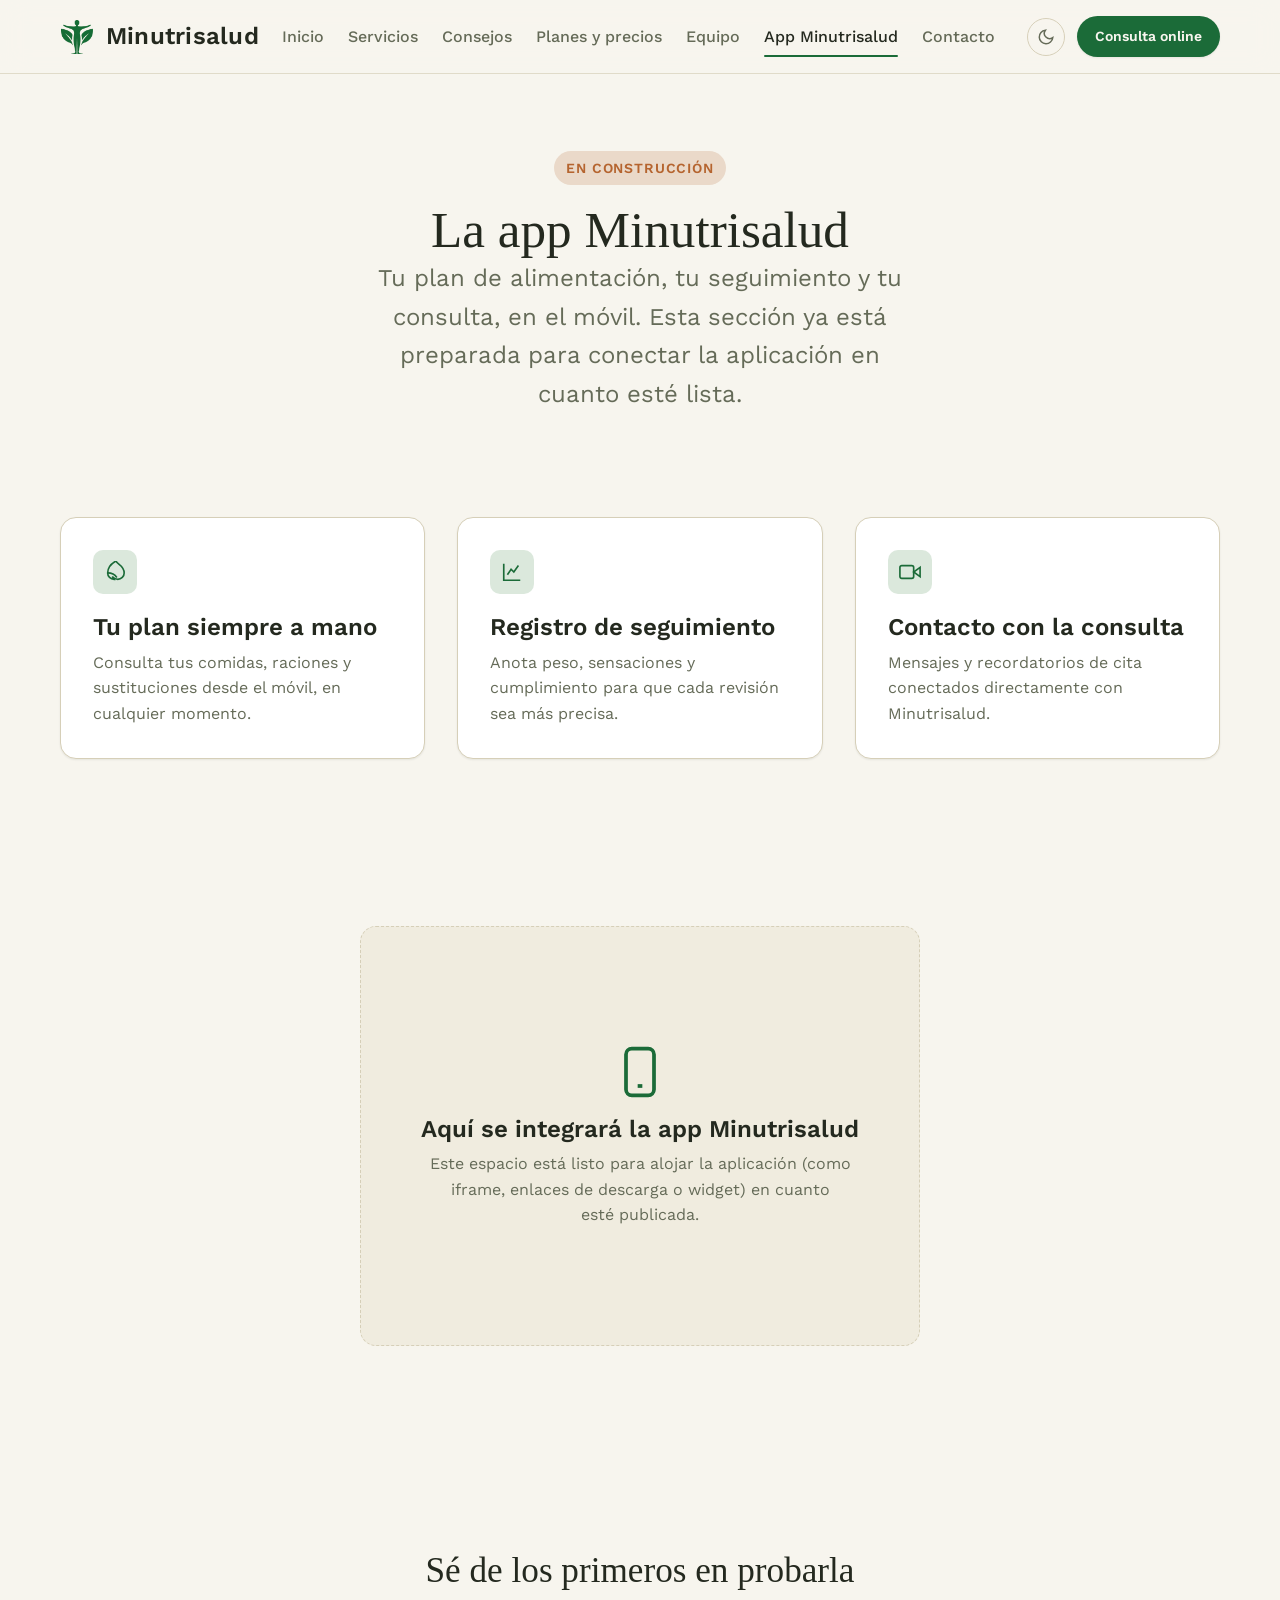
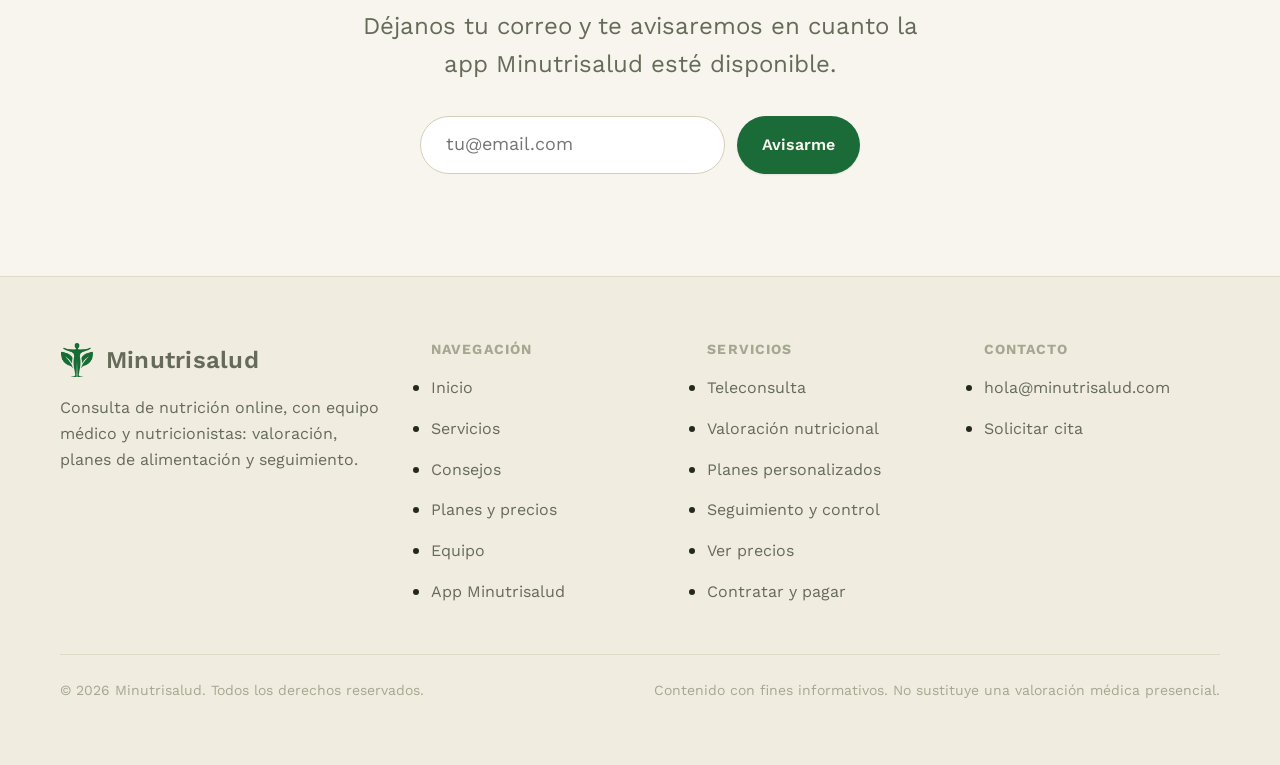
==== commit 8895226e: "Diferenciar imágenes por sección (valoración, teleconsulta, equipo), quitar menciones de consulta pr" ====
--- a/app.html
+++ b/app.html
@@ -150,7 +150,7 @@
             <img class="brand-mark" src="./assets/logo-icon.png" alt="" width="34" height="34">
             <span class="brand-name">Minutrisalud</span>
           </a>
-          <p>Consulta de nutrición online, con equipo médico y nutricionistas: valoración, planes de alimentación y seguimiento — también presencial si lo prefieres.</p>
+          <p>Consulta de nutrición online, con equipo médico y nutricionistas: valoración, planes de alimentación y seguimiento.</p>
         </div>
         <div>
           <h4>Navegación</h4>
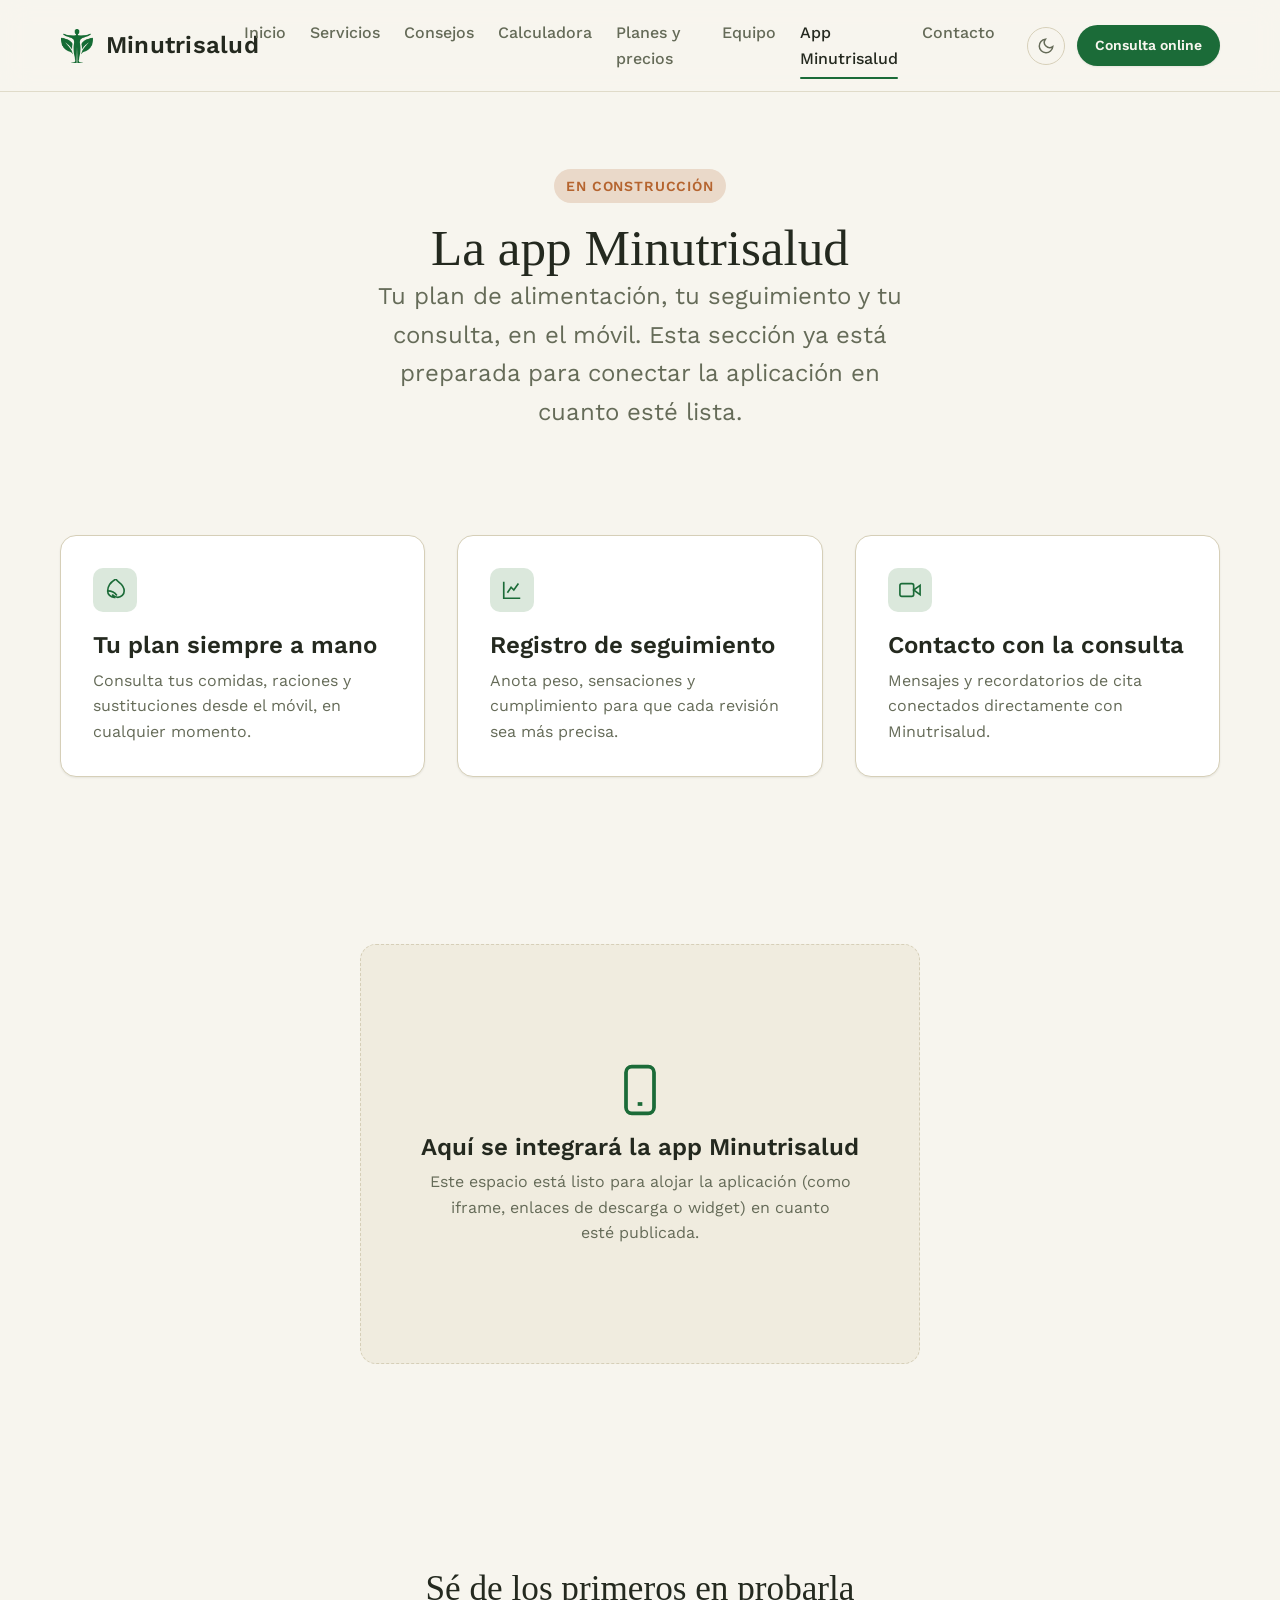
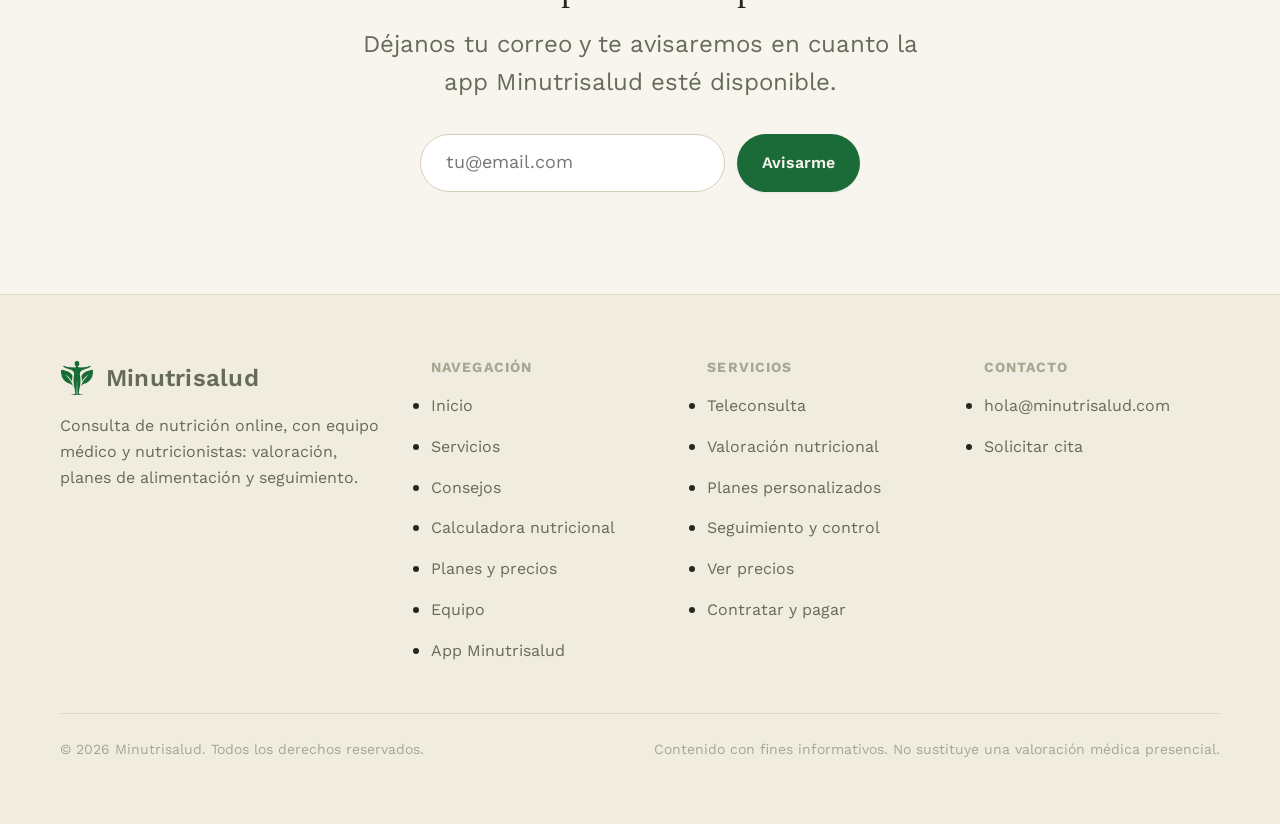
==== commit 53cd6c86: "Añade calculadora nutricional (IMC + gasto calórico) y sección de mitos y realidades Inspirado en el" ====
--- a/app.html
+++ b/app.html
@@ -7,7 +7,11 @@
   <meta name="description" content="La app Minutrisalud está en camino: sigue tu plan de alimentación y tu seguimiento desde el móvil. Página lista para integrar la aplicación." />
   <meta property="og:title" content="App Minutrisalud — Próximamente" />
   <meta property="og:description" content="La app Minutrisalud está en camino: sigue tu plan de alimentación y tu seguimiento desde el móvil. Página lista para integrar la aplicación." />
-  <meta property="og:image" content="./assets/hero.png" />
+  <meta property="og:image" content="./assets/hero-og.jpg" />
+  <link rel="icon" href="./assets/favicon.ico" sizes="any" />
+  <link rel="icon" type="image/png" sizes="32x32" href="./assets/favicon-32.png" />
+  <link rel="icon" type="image/png" sizes="16x16" href="./assets/favicon-16.png" />
+  <link rel="apple-touch-icon" href="./assets/apple-touch-icon.png" />
   <link rel="preconnect" href="https://fonts.googleapis.com" />
   <link rel="preconnect" href="https://fonts.gstatic.com" crossorigin />
   <link href="https://api.fontshare.com/v2/css?f[]=erode@400,500,600&display=swap" rel="stylesheet" />
@@ -27,6 +31,7 @@
         <a href="index.html">Inicio</a>
         <a href="servicios.html">Servicios</a>
         <a href="consejos.html">Consejos</a>
+        <a href="calculadora.html">Calculadora</a>
         <a href="precios.html">Planes y precios</a>
         <a href="equipo.html">Equipo</a>
         <a href="app.html" aria-current="page">App Minutrisalud</a>
@@ -57,6 +62,7 @@
       <a href="index.html">Inicio</a>
       <a href="servicios.html">Servicios</a>
       <a href="consejos.html">Consejos</a>
+      <a href="calculadora.html">Calculadora</a>
       <a href="precios.html">Planes y precios</a>
       <a href="equipo.html">Equipo</a>
       <a href="app.html">App Minutrisalud</a>
@@ -114,7 +120,7 @@
 
         2) Sustituir por botones de descarga (si es app nativa iOS/Android):
            <a href="https://apps.apple.com/..." target="_blank" rel="noopener noreferrer" class="btn btn--primary">Descargar en App Store</a>
-           <a href="https://play.google.com/..." target="_blank" rel="noopener noreferrer" class="btn btn--primary">Descargar en Google Play</a>
+           <a href="https://play.google.com/..." target="_blank" rel="noopener noreferrer" class="btn btn--warm">Descargar en Google Play</a>
 
         3) Insertar un widget/script embebido del proveedor de la app, si aplica.
 
@@ -158,6 +164,7 @@
             <li><a href="index.html">Inicio</a></li>
             <li><a href="servicios.html">Servicios</a></li>
             <li><a href="consejos.html">Consejos</a></li>
+            <li><a href="calculadora.html">Calculadora nutricional</a></li>
             <li><a href="precios.html">Planes y precios</a></li>
             <li><a href="equipo.html">Equipo</a></li>
             <li><a href="app.html">App Minutrisalud</a></li>
--- a/style.css
+++ b/style.css
@@ -340,6 +340,27 @@
   color: var(--color-primary);
 }
 
+.btn--warm {
+  background: var(--color-warm);
+  color: var(--color-text-inverse);
+  box-shadow: var(--shadow-sm);
+}
+
+.btn--warm:hover {
+  filter: brightness(0.92);
+  box-shadow: var(--shadow-md);
+  transform: translateY(-1px);
+}
+
+.btn--arrow .arrow {
+  display: inline-block;
+  transition: transform 0.2s ease;
+}
+
+.btn--arrow:hover .arrow {
+  transform: translateX(3px);
+}
+
 .btn--sm {
   font-size: var(--text-xs);
   padding: 0.6em 1.2em;
@@ -761,6 +782,201 @@
     grid-template-columns: 1fr;
   }
   .order-summary {
+    position: static;
+  }
+}
+
+/* ============================================
+   Calculadora nutricional
+   ============================================ */
+
+.calc-toggle-group {
+  display: flex;
+  gap: var(--space-3);
+}
+
+.calc-toggle {
+  flex: 1;
+  text-align: center;
+  border: 1px solid var(--color-border);
+  border-radius: var(--radius-md);
+  padding: var(--space-3) var(--space-4);
+  cursor: pointer;
+  background: var(--color-surface);
+  font-size: var(--text-sm);
+  font-weight: 600;
+  transition: border-color 0.15s ease, box-shadow 0.15s ease;
+  position: relative;
+}
+
+.calc-toggle:has(input:checked) {
+  border-color: var(--color-primary);
+  color: var(--color-primary);
+  box-shadow: 0 0 0 2px var(--color-primary-highlight);
+}
+
+.calc-toggle input {
+  position: absolute;
+  opacity: 0;
+  pointer-events: none;
+}
+
+.calc-results {
+  background: var(--color-surface);
+  border: 1px solid var(--color-border);
+  border-radius: var(--radius-lg);
+  padding: var(--space-8);
+  box-shadow: var(--shadow-sm);
+  position: sticky;
+  top: 96px;
+}
+
+.calc-results-empty {
+  text-align: center;
+  color: var(--color-text-muted);
+  padding: var(--space-6) 0;
+}
+
+.calc-results-empty svg {
+  color: var(--color-text-faint);
+  margin-bottom: var(--space-4);
+}
+
+.calc-results-empty p {
+  font-size: var(--text-sm);
+}
+
+.calc-result-block {
+  margin-bottom: var(--space-8);
+}
+
+.calc-result-block:last-child {
+  margin-bottom: 0;
+}
+
+.calc-result-label {
+  font-size: var(--text-xs);
+  font-weight: 600;
+  text-transform: uppercase;
+  letter-spacing: 0.05em;
+  color: var(--color-text-muted);
+  margin-bottom: var(--space-2);
+}
+
+.calc-result-value {
+  display: flex;
+  align-items: baseline;
+  gap: var(--space-3);
+  margin-bottom: var(--space-3);
+}
+
+.calc-result-value .num {
+  font-family: var(--font-display);
+  font-size: var(--text-2xl);
+  line-height: 1;
+}
+
+.calc-badge {
+  display: inline-flex;
+  align-items: center;
+  font-size: var(--text-xs);
+  font-weight: 600;
+  padding: 0.35em 0.9em;
+  border-radius: var(--radius-full);
+  white-space: nowrap;
+}
+
+.calc-badge--good {
+  background: var(--color-primary-highlight);
+  color: var(--color-primary);
+}
+
+.calc-badge--warn {
+  background: var(--color-warm-highlight);
+  color: var(--color-warm);
+}
+
+.calc-badge--alert {
+  background: color-mix(in oklch, #c0392b 18%, transparent);
+  color: #c0392b;
+}
+
+[data-theme="dark"] .calc-badge--alert {
+  color: #e78075;
+}
+
+.calc-scale {
+  position: relative;
+  height: 10px;
+  border-radius: var(--radius-full);
+  background: linear-gradient(
+    to right,
+    #d99a63 0%,
+    var(--color-primary) 18%,
+    var(--color-primary) 42%,
+    #d9b23c 55%,
+    #d9832f 68%,
+    #c0392b 82%,
+    #c0392b 100%
+  );
+  margin-bottom: var(--space-2);
+}
+
+.calc-scale-marker {
+  position: absolute;
+  top: 50%;
+  width: 14px;
+  height: 14px;
+  border-radius: 50%;
+  background: var(--color-text);
+  border: 2px solid var(--color-surface);
+  transform: translate(-50%, -50%);
+  transition: left 0.4s ease;
+  box-shadow: var(--shadow-sm);
+}
+
+.calc-result-note {
+  font-size: var(--text-xs);
+  color: var(--color-text-muted);
+}
+
+.calc-cal-grid {
+  display: grid;
+  grid-template-columns: 1fr 1fr;
+  gap: var(--space-3);
+  margin-top: var(--space-4);
+}
+
+.calc-cal-item {
+  background: var(--color-surface-offset);
+  border-radius: var(--radius-md);
+  padding: var(--space-4);
+  text-align: center;
+}
+
+.calc-cal-item strong {
+  display: block;
+  font-family: var(--font-display);
+  font-size: var(--text-lg);
+  margin-bottom: var(--space-1);
+}
+
+.calc-cal-item span {
+  font-size: var(--text-xs);
+  color: var(--color-text-muted);
+}
+
+.calc-cal-item.is-goal {
+  background: var(--color-primary-highlight);
+  border: 1px solid color-mix(in oklch, var(--color-primary) 30%, transparent);
+}
+
+.calc-cal-item.is-goal strong {
+  color: var(--color-primary);
+}
+
+@media (max-width: 860px) {
+  .calc-results {
     position: static;
   }
 }
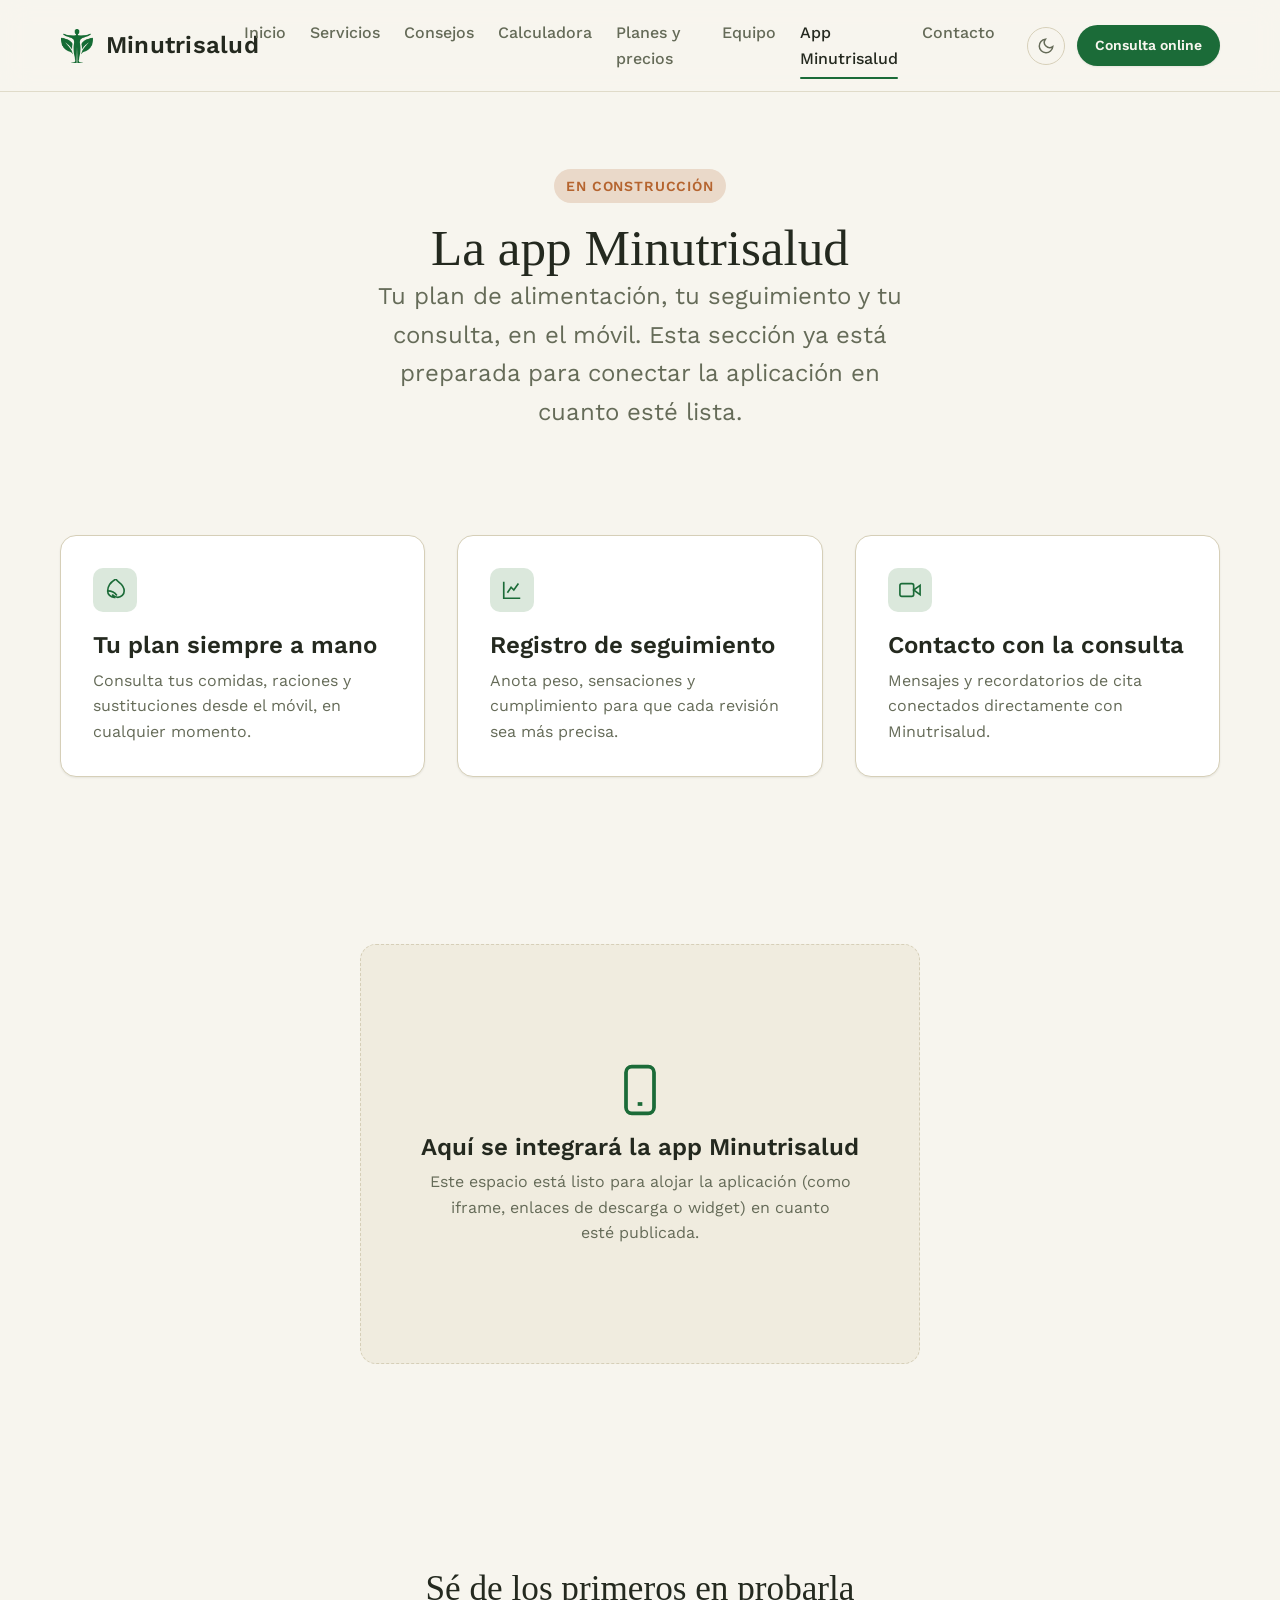
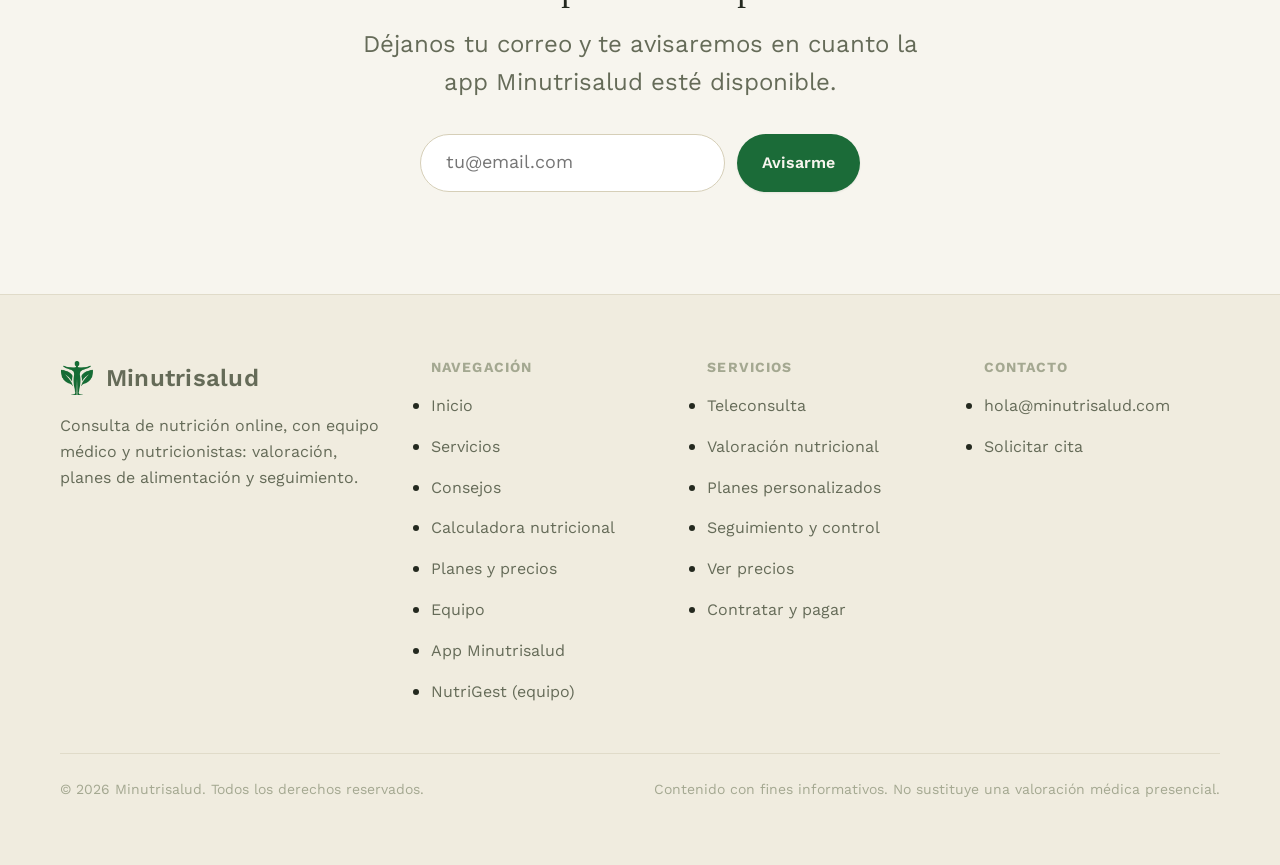
==== commit a841b412: "Añadir página NutriGest (equipo) con acceso configurable local/web" ====
--- a/app.html
+++ b/app.html
@@ -168,6 +168,7 @@
             <li><a href="precios.html">Planes y precios</a></li>
             <li><a href="equipo.html">Equipo</a></li>
             <li><a href="app.html">App Minutrisalud</a></li>
+            <li><a href="nutrigest.html">NutriGest (equipo)</a></li>
           </ul>
         </div>
         <div>
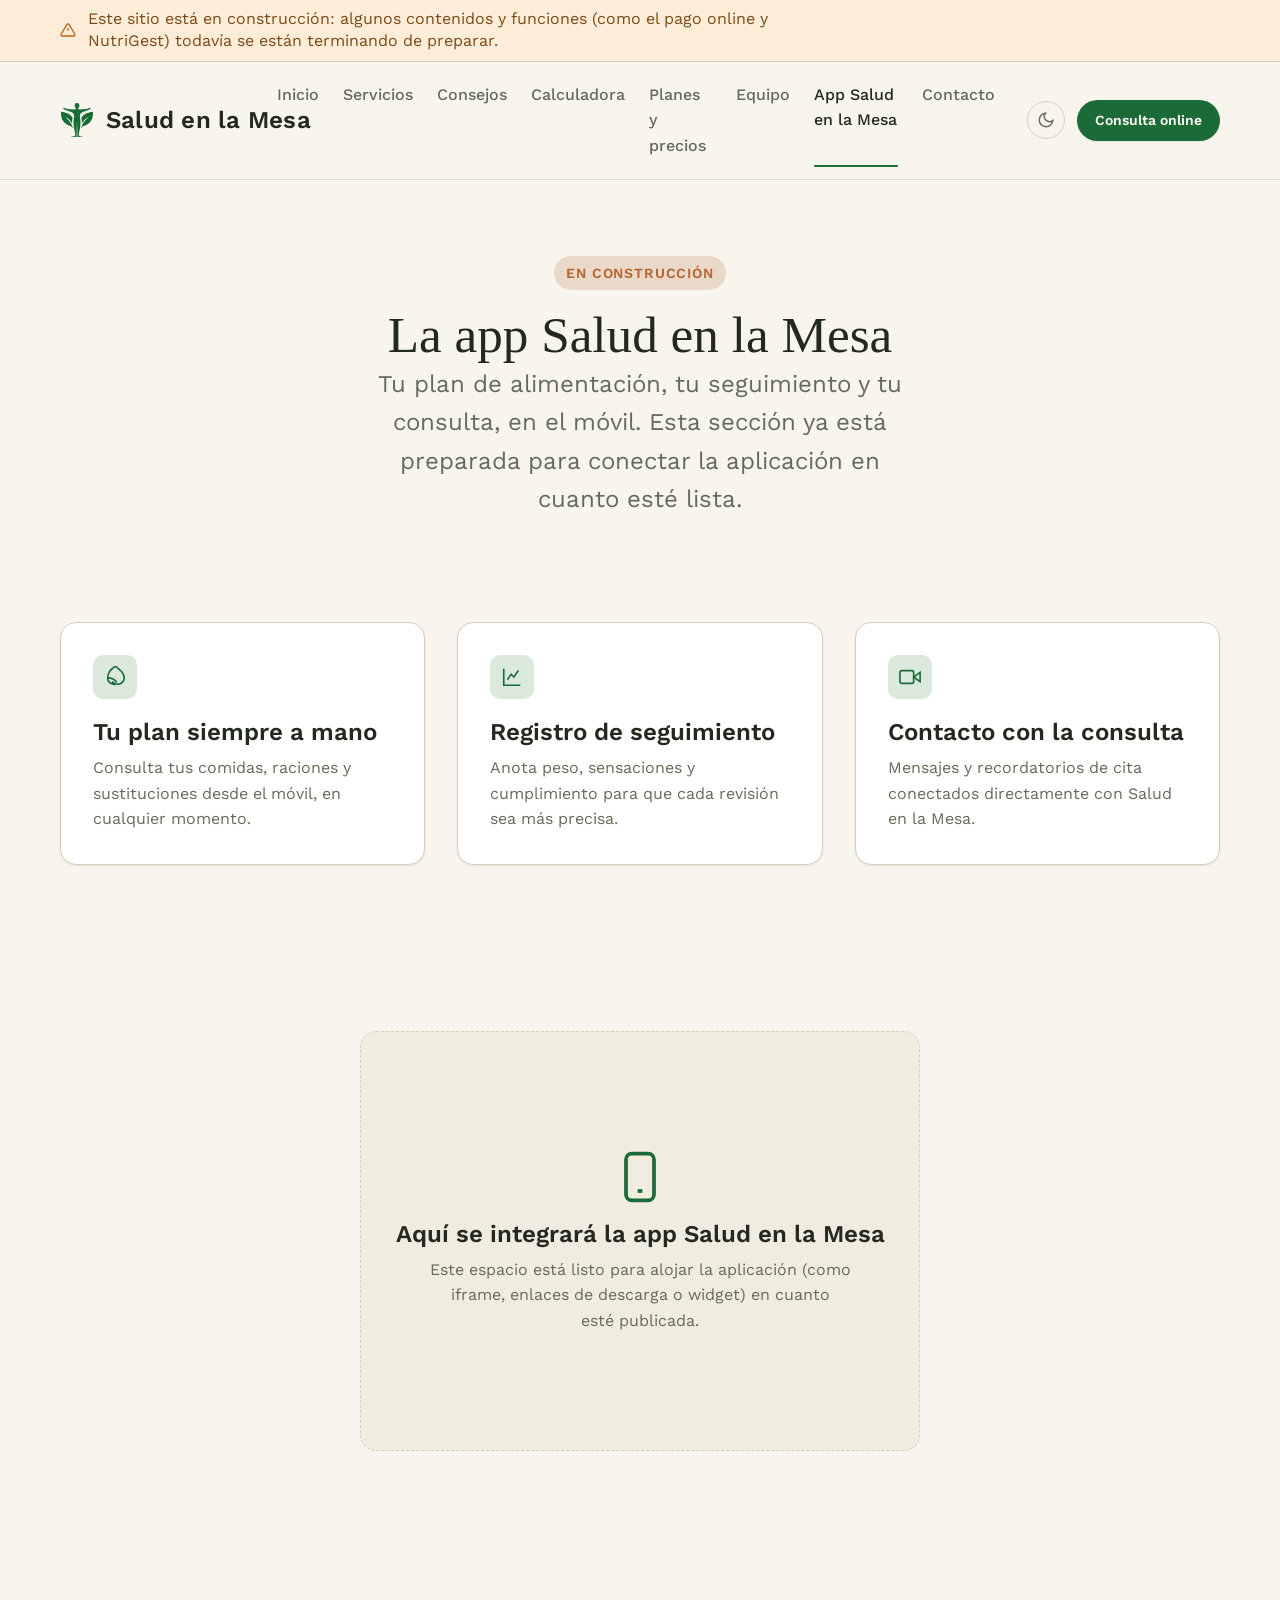
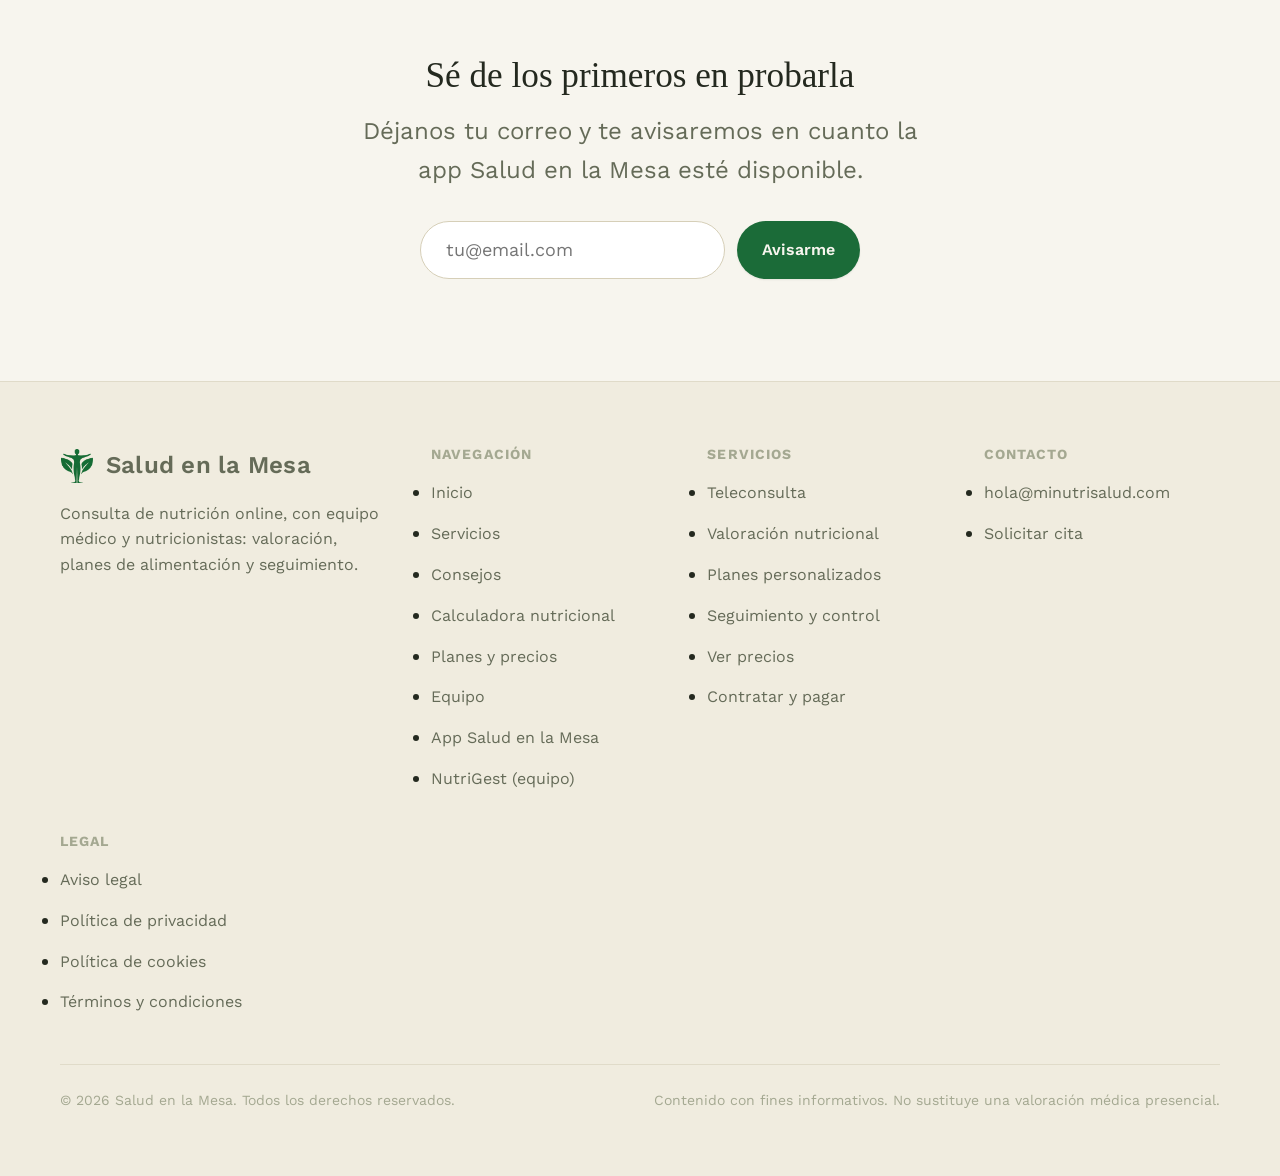
==== commit f5cefb95: "Renombrar la marca de Minutrisalud a Salud en la Mesa El proyecto pasó a llamarse Salud en la Mesa; " ====
--- a/app.html
+++ b/app.html
@@ -2,201 +2,11 @@
 <html lang="es">
 <head>
   <meta charset="UTF-8" />
-  <meta name="viewport" content="width=device-width, initial-scale=1.0" />
-  <title>App Minutrisalud — Próximamente</title>
-  <meta name="description" content="La app Minutrisalud está en camino: sigue tu plan de alimentación y tu seguimiento desde el móvil. Página lista para integrar la aplicación." />
-  <meta property="og:title" content="App Minutrisalud — Próximamente" />
-  <meta property="og:description" content="La app Minutrisalud está en camino: sigue tu plan de alimentación y tu seguimiento desde el móvil. Página lista para integrar la aplicación." />
-  <meta property="og:image" content="./assets/hero-og.jpg" />
-  <link rel="icon" href="./assets/favicon.ico" sizes="any" />
-  <link rel="icon" type="image/png" sizes="32x32" href="./assets/favicon-32.png" />
-  <link rel="icon" type="image/png" sizes="16x16" href="./assets/favicon-16.png" />
-  <link rel="apple-touch-icon" href="./assets/apple-touch-icon.png" />
-  <link rel="preconnect" href="https://fonts.googleapis.com" />
-  <link rel="preconnect" href="https://fonts.gstatic.com" crossorigin />
-  <link href="https://api.fontshare.com/v2/css?f[]=erode@400,500,600&display=swap" rel="stylesheet" />
-  <link href="https://fonts.googleapis.com/css2?family=Work+Sans:wght@300..700&display=swap" rel="stylesheet" />
-  <link rel="stylesheet" href="./base.css" />
-  <link rel="stylesheet" href="./style.css" />
+  <meta http-equiv="refresh" content="0; url=index.html#/app" />
+  <title>Salud en la Mesa</title>
+  <script>window.location.replace('index.html#/app');</script>
 </head>
 <body>
-  <header class="header">
-    <div class="wrap header-inner">
-      <a href="index.html" class="brand">
-        <img class="brand-mark" src="./assets/logo-icon.png" alt="" width="34" height="34">
-        <span class="brand-name">Minutrisalud</span>
-      </a>
-      <nav class="nav">
-        <div class="nav-links">
-        <a href="index.html">Inicio</a>
-        <a href="servicios.html">Servicios</a>
-        <a href="consejos.html">Consejos</a>
-        <a href="calculadora.html">Calculadora</a>
-        <a href="precios.html">Planes y precios</a>
-        <a href="equipo.html">Equipo</a>
-        <a href="app.html" aria-current="page">App Minutrisalud</a>
-        <a href="contacto.html">Contacto</a>
-        </div>
-        <div class="nav-actions">
-          <button class="theme-toggle" data-theme-toggle type="button"></button>
-          <a href="contacto.html" class="btn btn--primary btn--sm">Consulta online</a>
-        </div>
-        <button class="nav-toggle" aria-label="Abrir menú" type="button">
-          <svg width="22" height="22" viewBox="0 0 24 24" fill="none" stroke="currentColor" stroke-width="2"><path d="M3 6h18M3 12h18M3 18h18"/></svg>
-        </button>
-      </nav>
-    </div>
-  </header>
-
-  <div class="mobile-nav">
-    <div class="mobile-nav-header">
-      <a href="index.html" class="brand">
-        <img class="brand-mark" src="./assets/logo-icon.png" alt="" width="34" height="34">
-        <span class="brand-name">Minutrisalud</span>
-      </a>
-      <button class="mobile-nav-close" aria-label="Cerrar menú" type="button">
-        <svg width="24" height="24" viewBox="0 0 24 24" fill="none" stroke="currentColor" stroke-width="2"><path d="M18 6 6 18M6 6l12 12"/></svg>
-      </button>
-    </div>
-    <div class="mobile-nav-links">
-      <a href="index.html">Inicio</a>
-      <a href="servicios.html">Servicios</a>
-      <a href="consejos.html">Consejos</a>
-      <a href="calculadora.html">Calculadora</a>
-      <a href="precios.html">Planes y precios</a>
-      <a href="equipo.html">Equipo</a>
-      <a href="app.html">App Minutrisalud</a>
-      <a href="contacto.html">Contacto</a>
-    </div>
-    <div class="mobile-nav-actions">
-      <button class="theme-toggle" data-theme-toggle type="button" style="align-self:flex-start;"></button>
-      <a href="contacto.html" class="btn btn--primary">Reservar consulta online</a>
-    </div>
-  </div>
-
-
-  <section class="page-hero">
-    <div class="wrap wrap--narrow">
-      <span class="badge" style="margin-inline:auto;">En construcción</span>
-      <h1>La app Minutrisalud</h1>
-      <p class="lede" style="margin-inline:auto;text-align:center;">Tu plan de alimentación, tu seguimiento y tu consulta, en el móvil. Esta sección ya está preparada para conectar la aplicación en cuanto esté lista.</p>
-    </div>
-  </section>
-
-  <section class="section--tight">
-    <div class="wrap">
-      <div class="grid grid--3">
-        <div class="card reveal">
-          <div class="card-icon"><svg width="22" height="22" viewBox="0 0 24 24" fill="none" stroke="currentColor" stroke-width="1.8"><path d="M11 20A7 7 0 0 1 4 13c0-4 2-9 9-13 2 4 9 5 9 13a7 7 0 0 1-7 7c-2.5 0-4-1-6-3z"/><path d="M4 13c4 0 8 2 10 5"/></svg></div>
-          <h3>Tu plan siempre a mano</h3>
-          <p>Consulta tus comidas, raciones y sustituciones desde el móvil, en cualquier momento.</p>
-        </div>
-        <div class="card reveal">
-          <div class="card-icon"><svg width="22" height="22" viewBox="0 0 24 24" fill="none" stroke="currentColor" stroke-width="1.8"><path d="M3 3v18h18"/><path d="M7 15l4-6 3 3 5-7"/></svg></div>
-          <h3>Registro de seguimiento</h3>
-          <p>Anota peso, sensaciones y cumplimiento para que cada revisión sea más precisa.</p>
-        </div>
-        <div class="card reveal">
-          <div class="card-icon"><svg width="22" height="22" viewBox="0 0 24 24" fill="none" stroke="currentColor" stroke-width="1.8"><path d="M23 7l-7 5 7 5V7z"/><rect x="1" y="5" width="15" height="14" rx="2"/></svg></div>
-          <h3>Contacto con la consulta</h3>
-          <p>Mensajes y recordatorios de cita conectados directamente con Minutrisalud.</p>
-        </div>
-      </div>
-    </div>
-  </section>
-
-  <section class="section">
-    <div class="wrap wrap--narrow">
-      <!--
-        PUNTO DE INTEGRACIÓN — App Minutrisalud
-        ==========================================================
-        Este contenedor está preparado para alojar la futura app de nutrición.
-        Opciones al conectarla:
-
-        1) Insertar la app como iframe (si es una web app):
-           <iframe id="app-embed" src="https://app.minutrisalud.com"
-             style="width:100%;height:640px;border:0;border-radius:var(--radius-lg);"
-             title="App Minutrisalud"></iframe>
-
-        2) Sustituir por botones de descarga (si es app nativa iOS/Android):
-           <a href="https://apps.apple.com/..." target="_blank" rel="noopener noreferrer" class="btn btn--primary">Descargar en App Store</a>
-           <a href="https://play.google.com/..." target="_blank" rel="noopener noreferrer" class="btn btn--warm">Descargar en Google Play</a>
-
-        3) Insertar un widget/script embebido del proveedor de la app, si aplica.
-
-        El div#app-embed-container es el único elemento que hay que sustituir; el resto de la
-        página (cabecera, texto, tarjetas de beneficios y pie) no requiere cambios.
-      -->
-      <div id="app-embed-container" class="reveal">
-        <div>
-          <div class="placeholder-icon"><svg width="56" height="56" viewBox="0 0 24 24" fill="none" stroke="currentColor" stroke-width="1.6"><rect x="6" y="2" width="12" height="20" rx="2.5"/><path d="M11 18h2"/></svg></div>
-          <h3 style="margin-bottom:var(--space-2);">Aquí se integrará la app Minutrisalud</h3>
-          <p style="font-size:var(--text-sm);max-width:46ch;margin-inline:auto;">Este espacio está listo para alojar la aplicación (como iframe, enlaces de descarga o widget) en cuanto esté publicada.</p>
-        </div>
-      </div>
-    </div>
-  </section>
-
-  <section class="section">
-    <div class="wrap wrap--narrow" style="text-align:center;">
-      <h2>Sé de los primeros en probarla</h2>
-      <p class="lede" style="margin-inline:auto;margin-bottom:var(--space-8);">Déjanos tu correo y te avisaremos en cuanto la app Minutrisalud esté disponible.</p>
-      <form id="notify-form" style="display:flex;gap:var(--space-3);max-width:440px;margin-inline:auto;flex-wrap:wrap;justify-content:center;">
-        <input type="email" required placeholder="tu@email.com" aria-label="Correo electrónico" style="flex:1;min-width:220px;background:var(--color-surface);border:1px solid var(--color-border);border-radius:var(--radius-full);padding:0.75em 1.4em;font-size:var(--text-base);color:var(--color-text);">
-        <button type="submit" class="btn btn--primary">Avisarme</button>
-      </form>
-      <p id="notify-note" hidden style="margin-top:var(--space-4);font-size:var(--text-sm);color:var(--color-primary);">Gracias — te avisaremos en cuanto esté disponible.</p>
-    </div>
-  </section>
-  <footer class="footer">
-    <div class="wrap">
-      <div class="footer-grid">
-        <div class="footer-brand">
-          <a href="index.html" class="brand">
-            <img class="brand-mark" src="./assets/logo-icon.png" alt="" width="34" height="34">
-            <span class="brand-name">Minutrisalud</span>
-          </a>
-          <p>Consulta de nutrición online, con equipo médico y nutricionistas: valoración, planes de alimentación y seguimiento.</p>
-        </div>
-        <div>
-          <h4>Navegación</h4>
-          <ul>
-            <li><a href="index.html">Inicio</a></li>
-            <li><a href="servicios.html">Servicios</a></li>
-            <li><a href="consejos.html">Consejos</a></li>
-            <li><a href="calculadora.html">Calculadora nutricional</a></li>
-            <li><a href="precios.html">Planes y precios</a></li>
-            <li><a href="equipo.html">Equipo</a></li>
-            <li><a href="app.html">App Minutrisalud</a></li>
-            <li><a href="nutrigest.html">NutriGest (equipo)</a></li>
-          </ul>
-        </div>
-        <div>
-          <h4>Servicios</h4>
-          <ul>
-            <li><a href="servicios.html#teleconsulta">Teleconsulta</a></li>
-            <li><a href="servicios.html#valoracion">Valoración nutricional</a></li>
-            <li><a href="servicios.html#planes">Planes personalizados</a></li>
-            <li><a href="servicios.html#seguimiento">Seguimiento y control</a></li>
-            <li><a href="precios.html">Ver precios</a></li>
-            <li><a href="pago.html">Contratar y pagar</a></li>
-          </ul>
-        </div>
-        <div>
-          <h4>Contacto</h4>
-          <ul>
-            <li><a href="mailto:hola@minutrisalud.com" target="_blank" rel="noopener noreferrer">hola@minutrisalud.com</a></li>
-            <li><a href="contacto.html">Solicitar cita</a></li>
-          </ul>
-        </div>
-      </div>
-      <div class="footer-bottom">
-        <p>&copy; 2026 Minutrisalud. Todos los derechos reservados.</p>
-        <p>Contenido con fines informativos. No sustituye una valoración médica presencial.</p>
-      </div>
-    </div>
-  </footer>
-
-  <script src="./app.js"></script>
+  <p>Redirigiendo a <a href="index.html#/app">index.html#/app</a>…</p>
 </body>
 </html>
